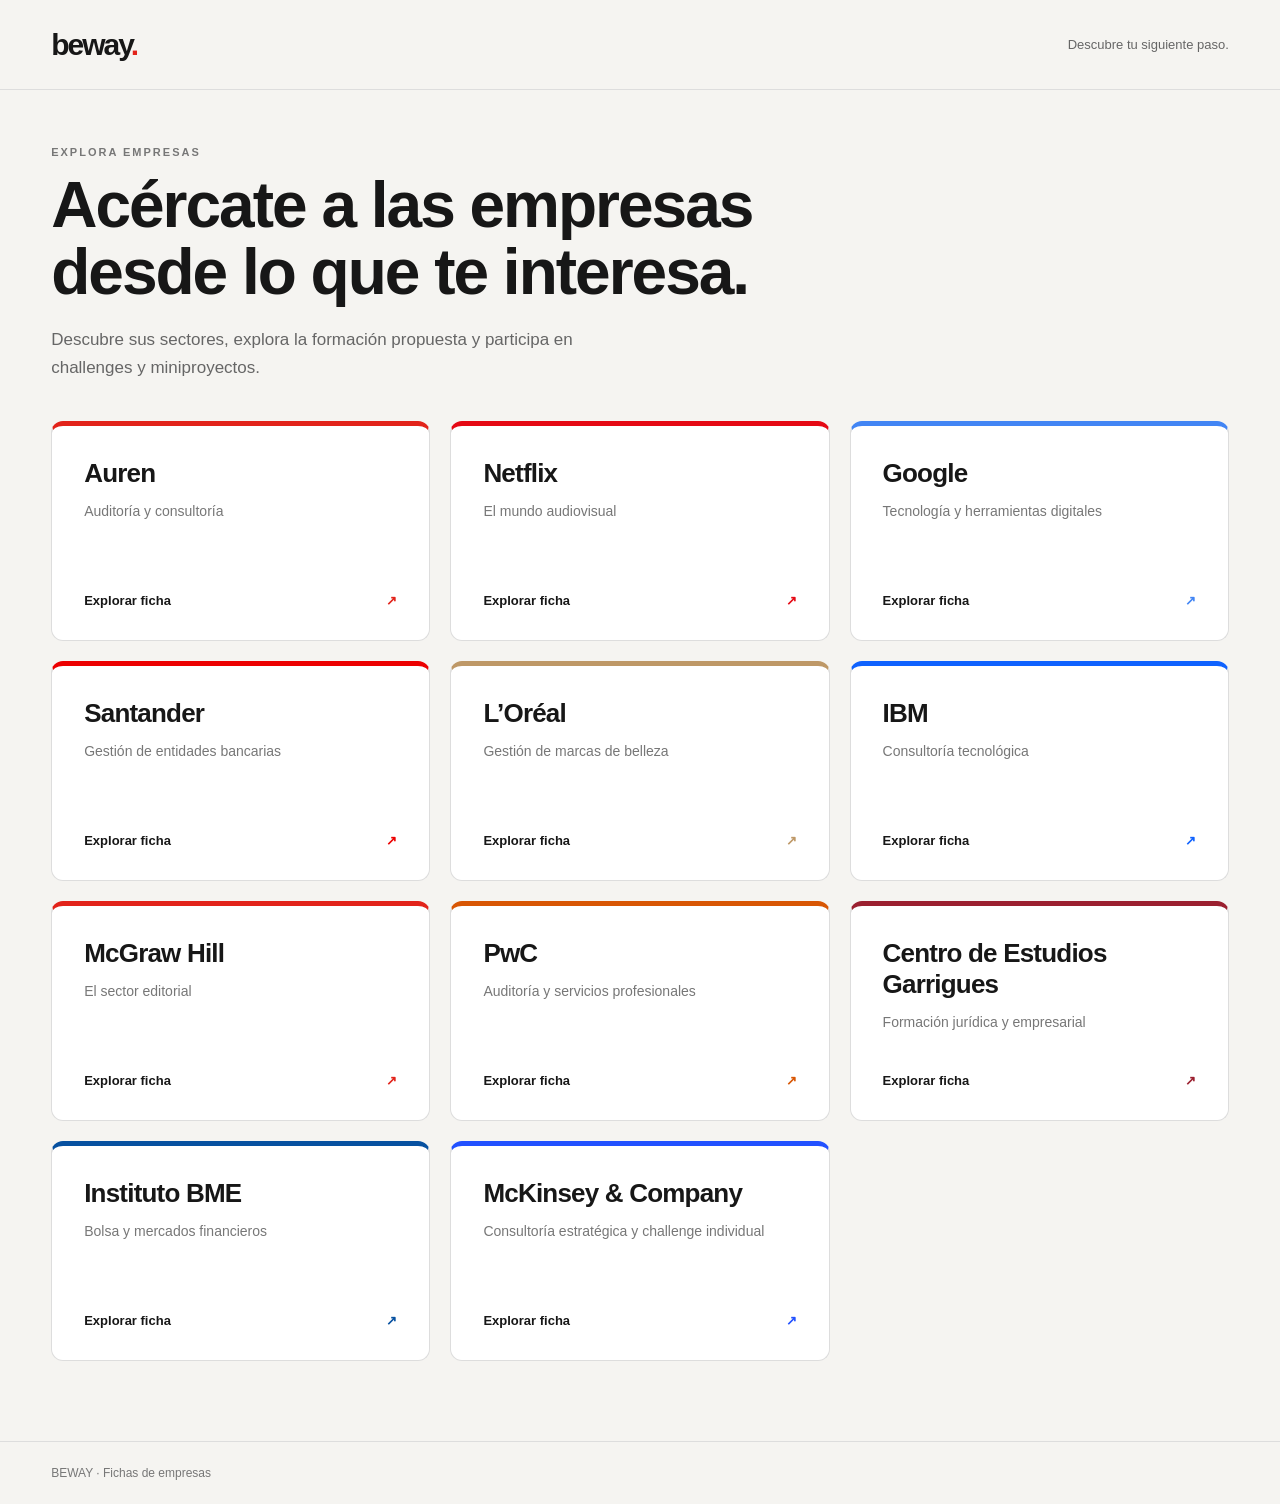
==== public/index.html @ 60414268 "Publicar ficha de McKinsey y preparar su integración con Shopify" ====
<!doctype html><html lang="es"><head><meta charset="utf-8"><meta name="viewport" content="width=device-width, initial-scale=1"><title>Empresas · BEWAY</title><meta name="description" content="Explora las fichas de empresas en BEWAY."><style>*{box-sizing:border-box}body{margin:0;background:#f5f4f1;color:#171717;font-family:Arial,sans-serif}header{padding:24px clamp(20px,4vw,64px);border-bottom:1px solid #ddd;display:flex;align-items:center;justify-content:space-between}.logo{font-size:30px;font-weight:800;letter-spacing:-2px}.logo span{color:#e2231a}header p{font-size:13px;color:#666}main{padding:56px clamp(20px,4vw,64px) 80px}.eyebrow{font-size:11px;font-weight:700;letter-spacing:2px;color:#777}h1{font-size:clamp(36px,5vw,64px);letter-spacing:-2px;line-height:1.05;margin:14px 0 20px}main>p{font-size:17px;color:#666;max-width:600px;line-height:1.6}.grid{display:grid;grid-template-columns:repeat(3,minmax(0,1fr));gap:20px;margin-top:40px}.card{background:white;border:1px solid #ddd;border-top:5px solid var(--accent);border-radius:12px;color:inherit;text-decoration:none;padding:32px;min-height:220px;display:flex;flex-direction:column;transition:transform .2s,box-shadow .2s}.card:hover{transform:translateY(-4px);box-shadow:0 12px 30px #0000000c}.card:focus-visible{outline:3px solid var(--accent);outline-offset:4px}.company{font-size:26px;font-weight:750;letter-spacing:-.8px}.topic{font-size:14px;color:#777;line-height:1.5;margin-top:12px}.go{font-size:13px;font-weight:700;display:flex;justify-content:space-between;margin-top:auto;padding-top:32px}.go span{color:var(--accent)}footer{padding:24px clamp(20px,4vw,64px);font-size:12px;color:#777;border-top:1px solid #ddd}@media(max-width:850px){.grid{grid-template-columns:repeat(2,minmax(0,1fr))}}@media(max-width:540px){.grid{grid-template-columns:1fr}header p{display:none}main{padding-top:36px}.card{min-height:180px}}</style></head><body><header><div class="logo">beway<span>.</span></div><p>Descubre tu siguiente paso.</p></header><main><div class="eyebrow">EXPLORA EMPRESAS</div><h1>Acércate a las empresas<br>desde lo que te interesa.</h1><p>Descubre sus sectores, explora la formación propuesta y participa en challenges y miniproyectos.</p><div class="grid"><a class="card" href="AurenxBeway/" style="--accent:#e2231a"><span class="company">Auren</span><span class="topic">Auditoría y consultoría</span><span class="go">Explorar ficha <span aria-hidden="true">↗</span></span></a><a class="card" href="NetflixxBeway/" style="--accent:#e50914"><span class="company">Netflix</span><span class="topic">El mundo audiovisual</span><span class="go">Explorar ficha <span aria-hidden="true">↗</span></span></a><a class="card" href="GooglexBeway/" style="--accent:#4285f4"><span class="company">Google</span><span class="topic">Tecnología y herramientas digitales</span><span class="go">Explorar ficha <span aria-hidden="true">↗</span></span></a><a class="card" href="SantanderxBeway/" style="--accent:#ec0000"><span class="company">Santander</span><span class="topic">Gestión de entidades bancarias</span><span class="go">Explorar ficha <span aria-hidden="true">↗</span></span></a><a class="card" href="LorealxBeway/" style="--accent:#be9867"><span class="company">L’Oréal</span><span class="topic">Gestión de marcas de belleza</span><span class="go">Explorar ficha <span aria-hidden="true">↗</span></span></a><a class="card" href="IBMxBeway/" style="--accent:#0f62fe"><span class="company">IBM</span><span class="topic">Consultoría tecnológica</span><span class="go">Explorar ficha <span aria-hidden="true">↗</span></span></a><a class="card" href="McGrawHillxBeway/" style="--accent:#e2231a"><span class="company">McGraw Hill</span><span class="topic">El sector editorial</span><span class="go">Explorar ficha <span aria-hidden="true">↗</span></span></a><a class="card" href="PwCxBeway/" style="--accent:#d85604"><span class="company">PwC</span><span class="topic">Auditoría y servicios profesionales</span><span class="go">Explorar ficha <span aria-hidden="true">↗</span></span></a><a class="card" href="CentroGarriguesxBeway/" style="--accent:#9b2030"><span class="company">Centro de Estudios Garrigues</span><span class="topic">Formación jurídica y empresarial</span><span class="go">Explorar ficha <span aria-hidden="true">↗</span></span></a><a class="card" href="InstitutoBMExBeway/" style="--accent:#0751a0"><span class="company">Instituto BME</span><span class="topic">Bolsa y mercados financieros</span><span class="go">Explorar ficha <span aria-hidden="true">↗</span></span></a><a class="card" href="McKinseyxBeway/" style="--accent:#2251ff"><span class="company">McKinsey &amp; Company</span><span class="topic">Consultoría estratégica y challenge individual</span><span class="go">Explorar ficha <span aria-hidden="true">↗</span></span></a></div></main><footer>BEWAY · Fichas de empresas</footer></body></html>
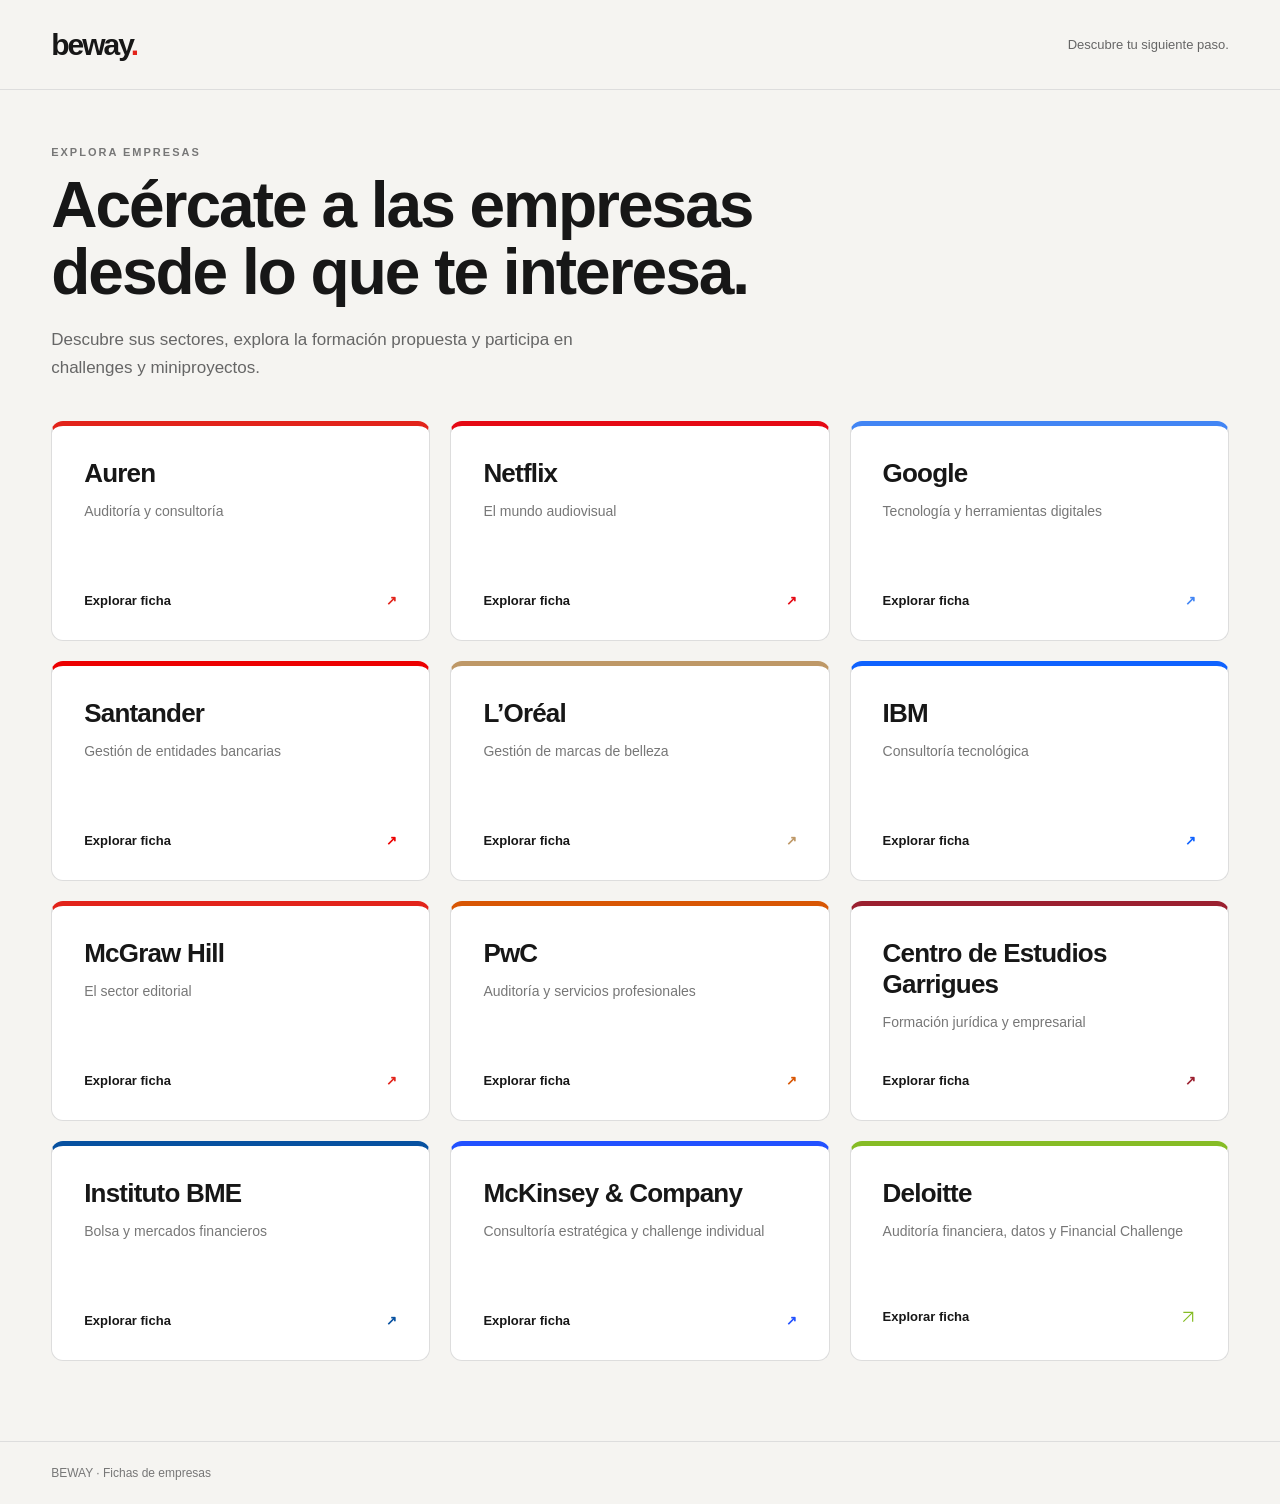
==== commit b7e674bd: "Publicar ficha de Deloitte y preparar integración BEWAY en Shopify" ====
--- a/public/index.html
+++ b/public/index.html
@@ -1 +1 @@
-<!doctype html><html lang="es"><head><meta charset="utf-8"><meta name="viewport" content="width=device-width, initial-scale=1"><title>Empresas · BEWAY</title><meta name="description" content="Explora las fichas de empresas en BEWAY."><style>*{box-sizing:border-box}body{margin:0;background:#f5f4f1;color:#171717;font-family:Arial,sans-serif}header{padding:24px clamp(20px,4vw,64px);border-bottom:1px solid #ddd;display:flex;align-items:center;justify-content:space-between}.logo{font-size:30px;font-weight:800;letter-spacing:-2px}.logo span{color:#e2231a}header p{font-size:13px;color:#666}main{padding:56px clamp(20px,4vw,64px) 80px}.eyebrow{font-size:11px;font-weight:700;letter-spacing:2px;color:#777}h1{font-size:clamp(36px,5vw,64px);letter-spacing:-2px;line-height:1.05;margin:14px 0 20px}main>p{font-size:17px;color:#666;max-width:600px;line-height:1.6}.grid{display:grid;grid-template-columns:repeat(3,minmax(0,1fr));gap:20px;margin-top:40px}.card{background:white;border:1px solid #ddd;border-top:5px solid var(--accent);border-radius:12px;color:inherit;text-decoration:none;padding:32px;min-height:220px;display:flex;flex-direction:column;transition:transform .2s,box-shadow .2s}.card:hover{transform:translateY(-4px);box-shadow:0 12px 30px #0000000c}.card:focus-visible{outline:3px solid var(--accent);outline-offset:4px}.company{font-size:26px;font-weight:750;letter-spacing:-.8px}.topic{font-size:14px;color:#777;line-height:1.5;margin-top:12px}.go{font-size:13px;font-weight:700;display:flex;justify-content:space-between;margin-top:auto;padding-top:32px}.go span{color:var(--accent)}footer{padding:24px clamp(20px,4vw,64px);font-size:12px;color:#777;border-top:1px solid #ddd}@media(max-width:850px){.grid{grid-template-columns:repeat(2,minmax(0,1fr))}}@media(max-width:540px){.grid{grid-template-columns:1fr}header p{display:none}main{padding-top:36px}.card{min-height:180px}}</style></head><body><header><div class="logo">beway<span>.</span></div><p>Descubre tu siguiente paso.</p></header><main><div class="eyebrow">EXPLORA EMPRESAS</div><h1>Acércate a las empresas<br>desde lo que te interesa.</h1><p>Descubre sus sectores, explora la formación propuesta y participa en challenges y miniproyectos.</p><div class="grid"><a class="card" href="AurenxBeway/" style="--accent:#e2231a"><span class="company">Auren</span><span class="topic">Auditoría y consultoría</span><span class="go">Explorar ficha <span aria-hidden="true">↗</span></span></a><a class="card" href="NetflixxBeway/" style="--accent:#e50914"><span class="company">Netflix</span><span class="topic">El mundo audiovisual</span><span class="go">Explorar ficha <span aria-hidden="true">↗</span></span></a><a class="card" href="GooglexBeway/" style="--accent:#4285f4"><span class="company">Google</span><span class="topic">Tecnología y herramientas digitales</span><span class="go">Explorar ficha <span aria-hidden="true">↗</span></span></a><a class="card" href="SantanderxBeway/" style="--accent:#ec0000"><span class="company">Santander</span><span class="topic">Gestión de entidades bancarias</span><span class="go">Explorar ficha <span aria-hidden="true">↗</span></span></a><a class="card" href="LorealxBeway/" style="--accent:#be9867"><span class="company">L’Oréal</span><span class="topic">Gestión de marcas de belleza</span><span class="go">Explorar ficha <span aria-hidden="true">↗</span></span></a><a class="card" href="IBMxBeway/" style="--accent:#0f62fe"><span class="company">IBM</span><span class="topic">Consultoría tecnológica</span><span class="go">Explorar ficha <span aria-hidden="true">↗</span></span></a><a class="card" href="McGrawHillxBeway/" style="--accent:#e2231a"><span class="company">McGraw Hill</span><span class="topic">El sector editorial</span><span class="go">Explorar ficha <span aria-hidden="true">↗</span></span></a><a class="card" href="PwCxBeway/" style="--accent:#d85604"><span class="company">PwC</span><span class="topic">Auditoría y servicios profesionales</span><span class="go">Explorar ficha <span aria-hidden="true">↗</span></span></a><a class="card" href="CentroGarriguesxBeway/" style="--accent:#9b2030"><span class="company">Centro de Estudios Garrigues</span><span class="topic">Formación jurídica y empresarial</span><span class="go">Explorar ficha <span aria-hidden="true">↗</span></span></a><a class="card" href="InstitutoBMExBeway/" style="--accent:#0751a0"><span class="company">Instituto BME</span><span class="topic">Bolsa y mercados financieros</span><span class="go">Explorar ficha <span aria-hidden="true">↗</span></span></a><a class="card" href="McKinseyxBeway/" style="--accent:#2251ff"><span class="company">McKinsey &amp; Company</span><span class="topic">Consultoría estratégica y challenge individual</span><span class="go">Explorar ficha <span aria-hidden="true">↗</span></span></a></div></main><footer>BEWAY · Fichas de empresas</footer></body></html>+<!doctype html><html lang="es"><head><meta charset="utf-8"><meta name="viewport" content="width=device-width, initial-scale=1"><title>Empresas · BEWAY</title><meta name="description" content="Explora las fichas de empresas en BEWAY."><style>*{box-sizing:border-box}body{margin:0;background:#f5f4f1;color:#171717;font-family:Arial,sans-serif}header{padding:24px clamp(20px,4vw,64px);border-bottom:1px solid #ddd;display:flex;align-items:center;justify-content:space-between}.logo{font-size:30px;font-weight:800;letter-spacing:-2px}.logo span{color:#e2231a}header p{font-size:13px;color:#666}main{padding:56px clamp(20px,4vw,64px) 80px}.eyebrow{font-size:11px;font-weight:700;letter-spacing:2px;color:#777}h1{font-size:clamp(36px,5vw,64px);letter-spacing:-2px;line-height:1.05;margin:14px 0 20px}main>p{font-size:17px;color:#666;max-width:600px;line-height:1.6}.grid{display:grid;grid-template-columns:repeat(3,minmax(0,1fr));gap:20px;margin-top:40px}.card{background:white;border:1px solid #ddd;border-top:5px solid var(--accent);border-radius:12px;color:inherit;text-decoration:none;padding:32px;min-height:220px;display:flex;flex-direction:column;transition:transform .2s,box-shadow .2s}.card:hover{transform:translateY(-4px);box-shadow:0 12px 30px #0000000c}.card:focus-visible{outline:3px solid var(--accent);outline-offset:4px}.company{font-size:26px;font-weight:750;letter-spacing:-.8px}.topic{font-size:14px;color:#777;line-height:1.5;margin-top:12px}.go{font-size:13px;font-weight:700;display:flex;justify-content:space-between;margin-top:auto;padding-top:32px}.go span{color:var(--accent)}footer{padding:24px clamp(20px,4vw,64px);font-size:12px;color:#777;border-top:1px solid #ddd}@media(max-width:850px){.grid{grid-template-columns:repeat(2,minmax(0,1fr))}}@media(max-width:540px){.grid{grid-template-columns:1fr}header p{display:none}main{padding-top:36px}.card{min-height:180px}}</style></head><body><header><div class="logo">beway<span>.</span></div><p>Descubre tu siguiente paso.</p></header><main><div class="eyebrow">EXPLORA EMPRESAS</div><h1>Acércate a las empresas<br>desde lo que te interesa.</h1><p>Descubre sus sectores, explora la formación propuesta y participa en challenges y miniproyectos.</p><div class="grid"><a class="card" href="AurenxBeway/" style="--accent:#e2231a"><span class="company">Auren</span><span class="topic">Auditoría y consultoría</span><span class="go">Explorar ficha <span aria-hidden="true">↗</span></span></a><a class="card" href="NetflixxBeway/" style="--accent:#e50914"><span class="company">Netflix</span><span class="topic">El mundo audiovisual</span><span class="go">Explorar ficha <span aria-hidden="true">↗</span></span></a><a class="card" href="GooglexBeway/" style="--accent:#4285f4"><span class="company">Google</span><span class="topic">Tecnología y herramientas digitales</span><span class="go">Explorar ficha <span aria-hidden="true">↗</span></span></a><a class="card" href="SantanderxBeway/" style="--accent:#ec0000"><span class="company">Santander</span><span class="topic">Gestión de entidades bancarias</span><span class="go">Explorar ficha <span aria-hidden="true">↗</span></span></a><a class="card" href="LorealxBeway/" style="--accent:#be9867"><span class="company">L’Oréal</span><span class="topic">Gestión de marcas de belleza</span><span class="go">Explorar ficha <span aria-hidden="true">↗</span></span></a><a class="card" href="IBMxBeway/" style="--accent:#0f62fe"><span class="company">IBM</span><span class="topic">Consultoría tecnológica</span><span class="go">Explorar ficha <span aria-hidden="true">↗</span></span></a><a class="card" href="McGrawHillxBeway/" style="--accent:#e2231a"><span class="company">McGraw Hill</span><span class="topic">El sector editorial</span><span class="go">Explorar ficha <span aria-hidden="true">↗</span></span></a><a class="card" href="PwCxBeway/" style="--accent:#d85604"><span class="company">PwC</span><span class="topic">Auditoría y servicios profesionales</span><span class="go">Explorar ficha <span aria-hidden="true">↗</span></span></a><a class="card" href="CentroGarriguesxBeway/" style="--accent:#9b2030"><span class="company">Centro de Estudios Garrigues</span><span class="topic">Formación jurídica y empresarial</span><span class="go">Explorar ficha <span aria-hidden="true">↗</span></span></a><a class="card" href="InstitutoBMExBeway/" style="--accent:#0751a0"><span class="company">Instituto BME</span><span class="topic">Bolsa y mercados financieros</span><span class="go">Explorar ficha <span aria-hidden="true">↗</span></span></a><a class="card" href="McKinseyxBeway/" style="--accent:#2251ff"><span class="company">McKinsey &amp; Company</span><span class="topic">Consultoría estratégica y challenge individual</span><span class="go">Explorar ficha <span aria-hidden="true">↗</span></span></a><a class="card" href="DeloittexBeway/" style="--accent:#86bc25"><span class="company">Deloitte</span><span class="topic">Auditoría financiera, datos y Financial Challenge</span><span class="go">Explorar ficha <span aria-hidden="true"><svg width="16" height="16" viewBox="0 0 24 24" fill="none" stroke="currentColor" stroke-width="1.8"><path d="M5 19 19 5M5 5h14v14"/></svg></span></span></a></div></main><footer>BEWAY · Fichas de empresas</footer></body></html>
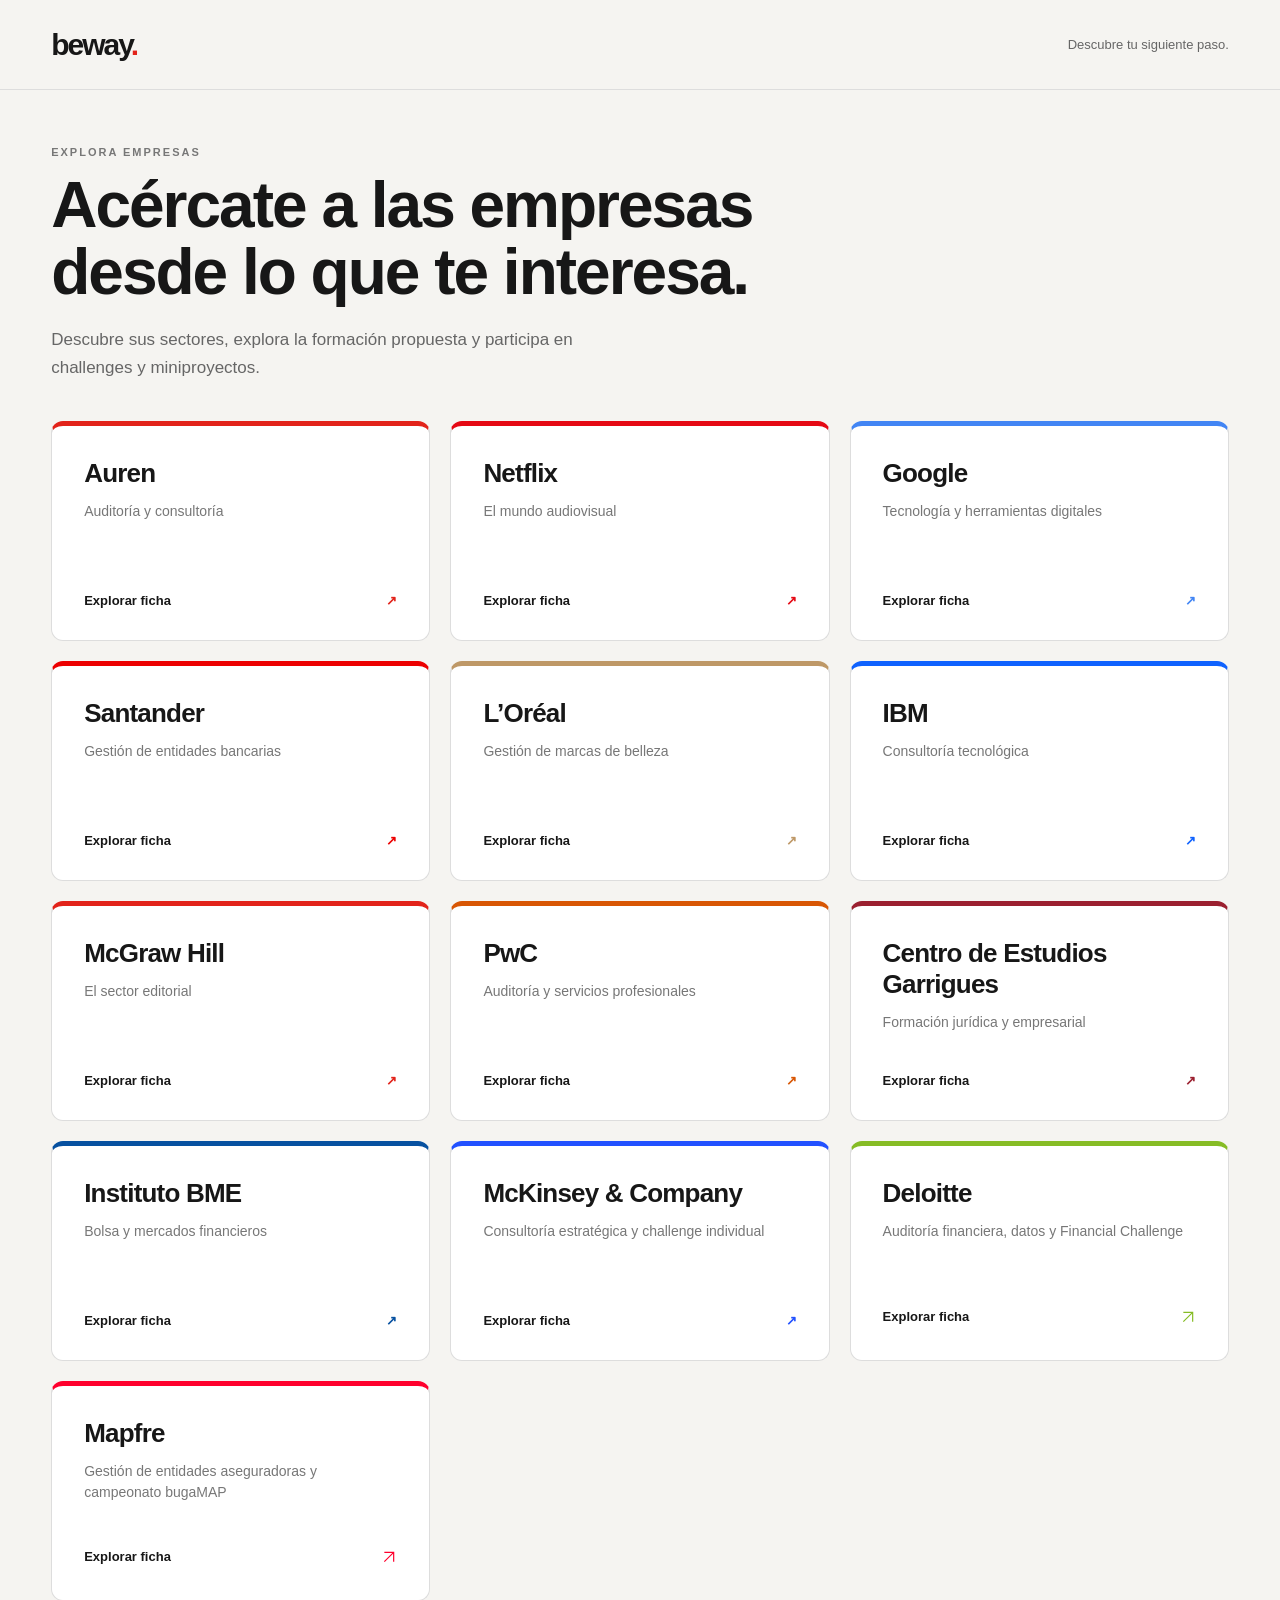
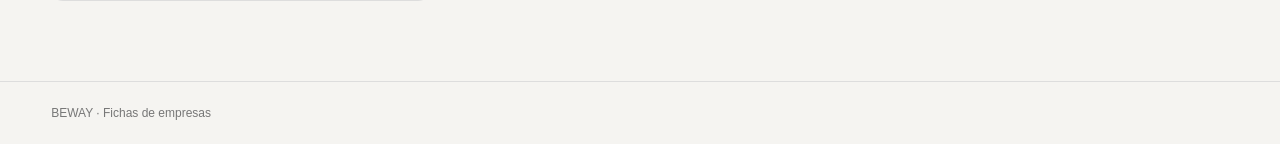
==== commit 93dfbb71: "Publish Mapfre BEWAY profile with insurance course and bugaMAP" ====
--- a/public/index.html
+++ b/public/index.html
@@ -1 +1 @@
-<!doctype html><html lang="es"><head><meta charset="utf-8"><meta name="viewport" content="width=device-width, initial-scale=1"><title>Empresas · BEWAY</title><meta name="description" content="Explora las fichas de empresas en BEWAY."><style>*{box-sizing:border-box}body{margin:0;background:#f5f4f1;color:#171717;font-family:Arial,sans-serif}header{padding:24px clamp(20px,4vw,64px);border-bottom:1px solid #ddd;display:flex;align-items:center;justify-content:space-between}.logo{font-size:30px;font-weight:800;letter-spacing:-2px}.logo span{color:#e2231a}header p{font-size:13px;color:#666}main{padding:56px clamp(20px,4vw,64px) 80px}.eyebrow{font-size:11px;font-weight:700;letter-spacing:2px;color:#777}h1{font-size:clamp(36px,5vw,64px);letter-spacing:-2px;line-height:1.05;margin:14px 0 20px}main>p{font-size:17px;color:#666;max-width:600px;line-height:1.6}.grid{display:grid;grid-template-columns:repeat(3,minmax(0,1fr));gap:20px;margin-top:40px}.card{background:white;border:1px solid #ddd;border-top:5px solid var(--accent);border-radius:12px;color:inherit;text-decoration:none;padding:32px;min-height:220px;display:flex;flex-direction:column;transition:transform .2s,box-shadow .2s}.card:hover{transform:translateY(-4px);box-shadow:0 12px 30px #0000000c}.card:focus-visible{outline:3px solid var(--accent);outline-offset:4px}.company{font-size:26px;font-weight:750;letter-spacing:-.8px}.topic{font-size:14px;color:#777;line-height:1.5;margin-top:12px}.go{font-size:13px;font-weight:700;display:flex;justify-content:space-between;margin-top:auto;padding-top:32px}.go span{color:var(--accent)}footer{padding:24px clamp(20px,4vw,64px);font-size:12px;color:#777;border-top:1px solid #ddd}@media(max-width:850px){.grid{grid-template-columns:repeat(2,minmax(0,1fr))}}@media(max-width:540px){.grid{grid-template-columns:1fr}header p{display:none}main{padding-top:36px}.card{min-height:180px}}</style></head><body><header><div class="logo">beway<span>.</span></div><p>Descubre tu siguiente paso.</p></header><main><div class="eyebrow">EXPLORA EMPRESAS</div><h1>Acércate a las empresas<br>desde lo que te interesa.</h1><p>Descubre sus sectores, explora la formación propuesta y participa en challenges y miniproyectos.</p><div class="grid"><a class="card" href="AurenxBeway/" style="--accent:#e2231a"><span class="company">Auren</span><span class="topic">Auditoría y consultoría</span><span class="go">Explorar ficha <span aria-hidden="true">↗</span></span></a><a class="card" href="NetflixxBeway/" style="--accent:#e50914"><span class="company">Netflix</span><span class="topic">El mundo audiovisual</span><span class="go">Explorar ficha <span aria-hidden="true">↗</span></span></a><a class="card" href="GooglexBeway/" style="--accent:#4285f4"><span class="company">Google</span><span class="topic">Tecnología y herramientas digitales</span><span class="go">Explorar ficha <span aria-hidden="true">↗</span></span></a><a class="card" href="SantanderxBeway/" style="--accent:#ec0000"><span class="company">Santander</span><span class="topic">Gestión de entidades bancarias</span><span class="go">Explorar ficha <span aria-hidden="true">↗</span></span></a><a class="card" href="LorealxBeway/" style="--accent:#be9867"><span class="company">L’Oréal</span><span class="topic">Gestión de marcas de belleza</span><span class="go">Explorar ficha <span aria-hidden="true">↗</span></span></a><a class="card" href="IBMxBeway/" style="--accent:#0f62fe"><span class="company">IBM</span><span class="topic">Consultoría tecnológica</span><span class="go">Explorar ficha <span aria-hidden="true">↗</span></span></a><a class="card" href="McGrawHillxBeway/" style="--accent:#e2231a"><span class="company">McGraw Hill</span><span class="topic">El sector editorial</span><span class="go">Explorar ficha <span aria-hidden="true">↗</span></span></a><a class="card" href="PwCxBeway/" style="--accent:#d85604"><span class="company">PwC</span><span class="topic">Auditoría y servicios profesionales</span><span class="go">Explorar ficha <span aria-hidden="true">↗</span></span></a><a class="card" href="CentroGarriguesxBeway/" style="--accent:#9b2030"><span class="company">Centro de Estudios Garrigues</span><span class="topic">Formación jurídica y empresarial</span><span class="go">Explorar ficha <span aria-hidden="true">↗</span></span></a><a class="card" href="InstitutoBMExBeway/" style="--accent:#0751a0"><span class="company">Instituto BME</span><span class="topic">Bolsa y mercados financieros</span><span class="go">Explorar ficha <span aria-hidden="true">↗</span></span></a><a class="card" href="McKinseyxBeway/" style="--accent:#2251ff"><span class="company">McKinsey &amp; Company</span><span class="topic">Consultoría estratégica y challenge individual</span><span class="go">Explorar ficha <span aria-hidden="true">↗</span></span></a><a class="card" href="DeloittexBeway/" style="--accent:#86bc25"><span class="company">Deloitte</span><span class="topic">Auditoría financiera, datos y Financial Challenge</span><span class="go">Explorar ficha <span aria-hidden="true"><svg width="16" height="16" viewBox="0 0 24 24" fill="none" stroke="currentColor" stroke-width="1.8"><path d="M5 19 19 5M5 5h14v14"/></svg></span></span></a></div></main><footer>BEWAY · Fichas de empresas</footer></body></html>+<!doctype html><html lang="es"><head><meta charset="utf-8"><meta name="viewport" content="width=device-width, initial-scale=1"><title>Empresas · BEWAY</title><meta name="description" content="Explora las fichas de empresas en BEWAY."><style>*{box-sizing:border-box}body{margin:0;background:#f5f4f1;color:#171717;font-family:Arial,sans-serif}header{padding:24px clamp(20px,4vw,64px);border-bottom:1px solid #ddd;display:flex;align-items:center;justify-content:space-between}.logo{font-size:30px;font-weight:800;letter-spacing:-2px}.logo span{color:#e2231a}header p{font-size:13px;color:#666}main{padding:56px clamp(20px,4vw,64px) 80px}.eyebrow{font-size:11px;font-weight:700;letter-spacing:2px;color:#777}h1{font-size:clamp(36px,5vw,64px);letter-spacing:-2px;line-height:1.05;margin:14px 0 20px}main>p{font-size:17px;color:#666;max-width:600px;line-height:1.6}.grid{display:grid;grid-template-columns:repeat(3,minmax(0,1fr));gap:20px;margin-top:40px}.card{background:white;border:1px solid #ddd;border-top:5px solid var(--accent);border-radius:12px;color:inherit;text-decoration:none;padding:32px;min-height:220px;display:flex;flex-direction:column;transition:transform .2s,box-shadow .2s}.card:hover{transform:translateY(-4px);box-shadow:0 12px 30px #0000000c}.card:focus-visible{outline:3px solid var(--accent);outline-offset:4px}.company{font-size:26px;font-weight:750;letter-spacing:-.8px}.topic{font-size:14px;color:#777;line-height:1.5;margin-top:12px}.go{font-size:13px;font-weight:700;display:flex;justify-content:space-between;margin-top:auto;padding-top:32px}.go span{color:var(--accent)}footer{padding:24px clamp(20px,4vw,64px);font-size:12px;color:#777;border-top:1px solid #ddd}@media(max-width:850px){.grid{grid-template-columns:repeat(2,minmax(0,1fr))}}@media(max-width:540px){.grid{grid-template-columns:1fr}header p{display:none}main{padding-top:36px}.card{min-height:180px}}</style></head><body><header><div class="logo">beway<span>.</span></div><p>Descubre tu siguiente paso.</p></header><main><div class="eyebrow">EXPLORA EMPRESAS</div><h1>Acércate a las empresas<br>desde lo que te interesa.</h1><p>Descubre sus sectores, explora la formación propuesta y participa en challenges y miniproyectos.</p><div class="grid"><a class="card" href="AurenxBeway/" style="--accent:#e2231a"><span class="company">Auren</span><span class="topic">Auditoría y consultoría</span><span class="go">Explorar ficha <span aria-hidden="true">↗</span></span></a><a class="card" href="NetflixxBeway/" style="--accent:#e50914"><span class="company">Netflix</span><span class="topic">El mundo audiovisual</span><span class="go">Explorar ficha <span aria-hidden="true">↗</span></span></a><a class="card" href="GooglexBeway/" style="--accent:#4285f4"><span class="company">Google</span><span class="topic">Tecnología y herramientas digitales</span><span class="go">Explorar ficha <span aria-hidden="true">↗</span></span></a><a class="card" href="SantanderxBeway/" style="--accent:#ec0000"><span class="company">Santander</span><span class="topic">Gestión de entidades bancarias</span><span class="go">Explorar ficha <span aria-hidden="true">↗</span></span></a><a class="card" href="LorealxBeway/" style="--accent:#be9867"><span class="company">L’Oréal</span><span class="topic">Gestión de marcas de belleza</span><span class="go">Explorar ficha <span aria-hidden="true">↗</span></span></a><a class="card" href="IBMxBeway/" style="--accent:#0f62fe"><span class="company">IBM</span><span class="topic">Consultoría tecnológica</span><span class="go">Explorar ficha <span aria-hidden="true">↗</span></span></a><a class="card" href="McGrawHillxBeway/" style="--accent:#e2231a"><span class="company">McGraw Hill</span><span class="topic">El sector editorial</span><span class="go">Explorar ficha <span aria-hidden="true">↗</span></span></a><a class="card" href="PwCxBeway/" style="--accent:#d85604"><span class="company">PwC</span><span class="topic">Auditoría y servicios profesionales</span><span class="go">Explorar ficha <span aria-hidden="true">↗</span></span></a><a class="card" href="CentroGarriguesxBeway/" style="--accent:#9b2030"><span class="company">Centro de Estudios Garrigues</span><span class="topic">Formación jurídica y empresarial</span><span class="go">Explorar ficha <span aria-hidden="true">↗</span></span></a><a class="card" href="InstitutoBMExBeway/" style="--accent:#0751a0"><span class="company">Instituto BME</span><span class="topic">Bolsa y mercados financieros</span><span class="go">Explorar ficha <span aria-hidden="true">↗</span></span></a><a class="card" href="McKinseyxBeway/" style="--accent:#2251ff"><span class="company">McKinsey &amp; Company</span><span class="topic">Consultoría estratégica y challenge individual</span><span class="go">Explorar ficha <span aria-hidden="true">↗</span></span></a><a class="card" href="DeloittexBeway/" style="--accent:#86bc25"><span class="company">Deloitte</span><span class="topic">Auditoría financiera, datos y Financial Challenge</span><span class="go">Explorar ficha <span aria-hidden="true"><svg width="16" height="16" viewBox="0 0 24 24" fill="none" stroke="currentColor" stroke-width="1.8"><path d="M5 19 19 5M5 5h14v14"/></svg></span></span></a><a class="card" href="MapfrexBeway/" style="--accent:#ff002d"><span class="company">Mapfre</span><span class="topic">Gestión de entidades aseguradoras y campeonato bugaMAP</span><span class="go">Explorar ficha <span aria-hidden="true"><svg width="16" height="16" viewBox="0 0 24 24" fill="none" stroke="currentColor" stroke-width="1.8"><path d="M5 19 19 5M5 5h14v14"/></svg></span></span></a></div></main><footer>BEWAY · Fichas de empresas</footer></body></html>
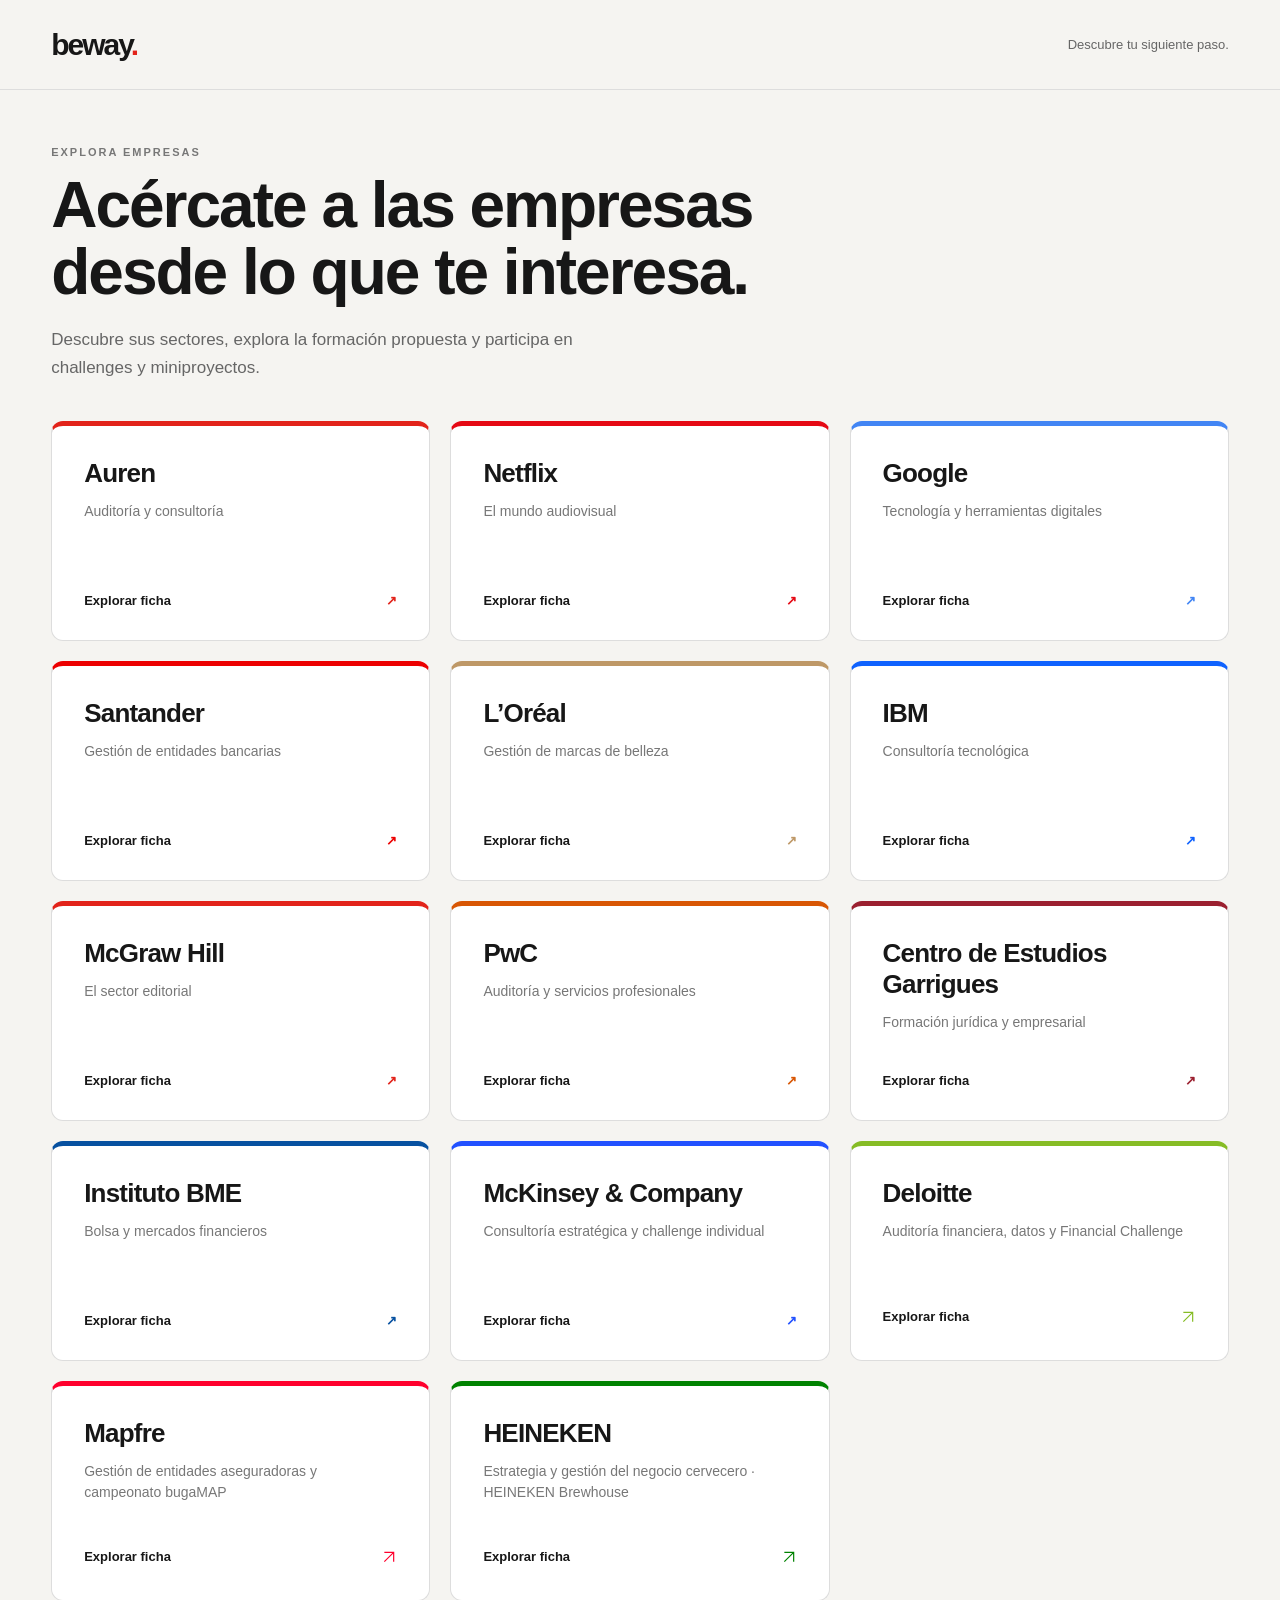
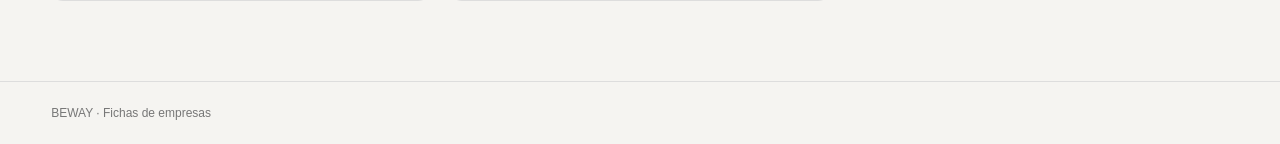
==== commit 9ae5eb35: "Añadir HEINEKEN al directorio público de BEWAY" ====
--- a/public/index.html
+++ b/public/index.html
@@ -1 +1 @@
-<!doctype html><html lang="es"><head><meta charset="utf-8"><meta name="viewport" content="width=device-width, initial-scale=1"><title>Empresas · BEWAY</title><meta name="description" content="Explora las fichas de empresas en BEWAY."><style>*{box-sizing:border-box}body{margin:0;background:#f5f4f1;color:#171717;font-family:Arial,sans-serif}header{padding:24px clamp(20px,4vw,64px);border-bottom:1px solid #ddd;display:flex;align-items:center;justify-content:space-between}.logo{font-size:30px;font-weight:800;letter-spacing:-2px}.logo span{color:#e2231a}header p{font-size:13px;color:#666}main{padding:56px clamp(20px,4vw,64px) 80px}.eyebrow{font-size:11px;font-weight:700;letter-spacing:2px;color:#777}h1{font-size:clamp(36px,5vw,64px);letter-spacing:-2px;line-height:1.05;margin:14px 0 20px}main>p{font-size:17px;color:#666;max-width:600px;line-height:1.6}.grid{display:grid;grid-template-columns:repeat(3,minmax(0,1fr));gap:20px;margin-top:40px}.card{background:white;border:1px solid #ddd;border-top:5px solid var(--accent);border-radius:12px;color:inherit;text-decoration:none;padding:32px;min-height:220px;display:flex;flex-direction:column;transition:transform .2s,box-shadow .2s}.card:hover{transform:translateY(-4px);box-shadow:0 12px 30px #0000000c}.card:focus-visible{outline:3px solid var(--accent);outline-offset:4px}.company{font-size:26px;font-weight:750;letter-spacing:-.8px}.topic{font-size:14px;color:#777;line-height:1.5;margin-top:12px}.go{font-size:13px;font-weight:700;display:flex;justify-content:space-between;margin-top:auto;padding-top:32px}.go span{color:var(--accent)}footer{padding:24px clamp(20px,4vw,64px);font-size:12px;color:#777;border-top:1px solid #ddd}@media(max-width:850px){.grid{grid-template-columns:repeat(2,minmax(0,1fr))}}@media(max-width:540px){.grid{grid-template-columns:1fr}header p{display:none}main{padding-top:36px}.card{min-height:180px}}</style></head><body><header><div class="logo">beway<span>.</span></div><p>Descubre tu siguiente paso.</p></header><main><div class="eyebrow">EXPLORA EMPRESAS</div><h1>Acércate a las empresas<br>desde lo que te interesa.</h1><p>Descubre sus sectores, explora la formación propuesta y participa en challenges y miniproyectos.</p><div class="grid"><a class="card" href="AurenxBeway/" style="--accent:#e2231a"><span class="company">Auren</span><span class="topic">Auditoría y consultoría</span><span class="go">Explorar ficha <span aria-hidden="true">↗</span></span></a><a class="card" href="NetflixxBeway/" style="--accent:#e50914"><span class="company">Netflix</span><span class="topic">El mundo audiovisual</span><span class="go">Explorar ficha <span aria-hidden="true">↗</span></span></a><a class="card" href="GooglexBeway/" style="--accent:#4285f4"><span class="company">Google</span><span class="topic">Tecnología y herramientas digitales</span><span class="go">Explorar ficha <span aria-hidden="true">↗</span></span></a><a class="card" href="SantanderxBeway/" style="--accent:#ec0000"><span class="company">Santander</span><span class="topic">Gestión de entidades bancarias</span><span class="go">Explorar ficha <span aria-hidden="true">↗</span></span></a><a class="card" href="LorealxBeway/" style="--accent:#be9867"><span class="company">L’Oréal</span><span class="topic">Gestión de marcas de belleza</span><span class="go">Explorar ficha <span aria-hidden="true">↗</span></span></a><a class="card" href="IBMxBeway/" style="--accent:#0f62fe"><span class="company">IBM</span><span class="topic">Consultoría tecnológica</span><span class="go">Explorar ficha <span aria-hidden="true">↗</span></span></a><a class="card" href="McGrawHillxBeway/" style="--accent:#e2231a"><span class="company">McGraw Hill</span><span class="topic">El sector editorial</span><span class="go">Explorar ficha <span aria-hidden="true">↗</span></span></a><a class="card" href="PwCxBeway/" style="--accent:#d85604"><span class="company">PwC</span><span class="topic">Auditoría y servicios profesionales</span><span class="go">Explorar ficha <span aria-hidden="true">↗</span></span></a><a class="card" href="CentroGarriguesxBeway/" style="--accent:#9b2030"><span class="company">Centro de Estudios Garrigues</span><span class="topic">Formación jurídica y empresarial</span><span class="go">Explorar ficha <span aria-hidden="true">↗</span></span></a><a class="card" href="InstitutoBMExBeway/" style="--accent:#0751a0"><span class="company">Instituto BME</span><span class="topic">Bolsa y mercados financieros</span><span class="go">Explorar ficha <span aria-hidden="true">↗</span></span></a><a class="card" href="McKinseyxBeway/" style="--accent:#2251ff"><span class="company">McKinsey &amp; Company</span><span class="topic">Consultoría estratégica y challenge individual</span><span class="go">Explorar ficha <span aria-hidden="true">↗</span></span></a><a class="card" href="DeloittexBeway/" style="--accent:#86bc25"><span class="company">Deloitte</span><span class="topic">Auditoría financiera, datos y Financial Challenge</span><span class="go">Explorar ficha <span aria-hidden="true"><svg width="16" height="16" viewBox="0 0 24 24" fill="none" stroke="currentColor" stroke-width="1.8"><path d="M5 19 19 5M5 5h14v14"/></svg></span></span></a><a class="card" href="MapfrexBeway/" style="--accent:#ff002d"><span class="company">Mapfre</span><span class="topic">Gestión de entidades aseguradoras y campeonato bugaMAP</span><span class="go">Explorar ficha <span aria-hidden="true"><svg width="16" height="16" viewBox="0 0 24 24" fill="none" stroke="currentColor" stroke-width="1.8"><path d="M5 19 19 5M5 5h14v14"/></svg></span></span></a></div></main><footer>BEWAY · Fichas de empresas</footer></body></html>+<!doctype html><html lang="es"><head><meta charset="utf-8"><meta name="viewport" content="width=device-width, initial-scale=1"><title>Empresas · BEWAY</title><meta name="description" content="Explora las fichas de empresas en BEWAY."><style>*{box-sizing:border-box}body{margin:0;background:#f5f4f1;color:#171717;font-family:Arial,sans-serif}header{padding:24px clamp(20px,4vw,64px);border-bottom:1px solid #ddd;display:flex;align-items:center;justify-content:space-between}.logo{font-size:30px;font-weight:800;letter-spacing:-2px}.logo span{color:#e2231a}header p{font-size:13px;color:#666}main{padding:56px clamp(20px,4vw,64px) 80px}.eyebrow{font-size:11px;font-weight:700;letter-spacing:2px;color:#777}h1{font-size:clamp(36px,5vw,64px);letter-spacing:-2px;line-height:1.05;margin:14px 0 20px}main>p{font-size:17px;color:#666;max-width:600px;line-height:1.6}.grid{display:grid;grid-template-columns:repeat(3,minmax(0,1fr));gap:20px;margin-top:40px}.card{background:white;border:1px solid #ddd;border-top:5px solid var(--accent);border-radius:12px;color:inherit;text-decoration:none;padding:32px;min-height:220px;display:flex;flex-direction:column;transition:transform .2s,box-shadow .2s}.card:hover{transform:translateY(-4px);box-shadow:0 12px 30px #0000000c}.card:focus-visible{outline:3px solid var(--accent);outline-offset:4px}.company{font-size:26px;font-weight:750;letter-spacing:-.8px}.topic{font-size:14px;color:#777;line-height:1.5;margin-top:12px}.go{font-size:13px;font-weight:700;display:flex;justify-content:space-between;margin-top:auto;padding-top:32px}.go span{color:var(--accent)}footer{padding:24px clamp(20px,4vw,64px);font-size:12px;color:#777;border-top:1px solid #ddd}@media(max-width:850px){.grid{grid-template-columns:repeat(2,minmax(0,1fr))}}@media(max-width:540px){.grid{grid-template-columns:1fr}header p{display:none}main{padding-top:36px}.card{min-height:180px}}</style></head><body><header><div class="logo">beway<span>.</span></div><p>Descubre tu siguiente paso.</p></header><main><div class="eyebrow">EXPLORA EMPRESAS</div><h1>Acércate a las empresas<br>desde lo que te interesa.</h1><p>Descubre sus sectores, explora la formación propuesta y participa en challenges y miniproyectos.</p><div class="grid"><a class="card" href="AurenxBeway/" style="--accent:#e2231a"><span class="company">Auren</span><span class="topic">Auditoría y consultoría</span><span class="go">Explorar ficha <span aria-hidden="true">↗</span></span></a><a class="card" href="NetflixxBeway/" style="--accent:#e50914"><span class="company">Netflix</span><span class="topic">El mundo audiovisual</span><span class="go">Explorar ficha <span aria-hidden="true">↗</span></span></a><a class="card" href="GooglexBeway/" style="--accent:#4285f4"><span class="company">Google</span><span class="topic">Tecnología y herramientas digitales</span><span class="go">Explorar ficha <span aria-hidden="true">↗</span></span></a><a class="card" href="SantanderxBeway/" style="--accent:#ec0000"><span class="company">Santander</span><span class="topic">Gestión de entidades bancarias</span><span class="go">Explorar ficha <span aria-hidden="true">↗</span></span></a><a class="card" href="LorealxBeway/" style="--accent:#be9867"><span class="company">L’Oréal</span><span class="topic">Gestión de marcas de belleza</span><span class="go">Explorar ficha <span aria-hidden="true">↗</span></span></a><a class="card" href="IBMxBeway/" style="--accent:#0f62fe"><span class="company">IBM</span><span class="topic">Consultoría tecnológica</span><span class="go">Explorar ficha <span aria-hidden="true">↗</span></span></a><a class="card" href="McGrawHillxBeway/" style="--accent:#e2231a"><span class="company">McGraw Hill</span><span class="topic">El sector editorial</span><span class="go">Explorar ficha <span aria-hidden="true">↗</span></span></a><a class="card" href="PwCxBeway/" style="--accent:#d85604"><span class="company">PwC</span><span class="topic">Auditoría y servicios profesionales</span><span class="go">Explorar ficha <span aria-hidden="true">↗</span></span></a><a class="card" href="CentroGarriguesxBeway/" style="--accent:#9b2030"><span class="company">Centro de Estudios Garrigues</span><span class="topic">Formación jurídica y empresarial</span><span class="go">Explorar ficha <span aria-hidden="true">↗</span></span></a><a class="card" href="InstitutoBMExBeway/" style="--accent:#0751a0"><span class="company">Instituto BME</span><span class="topic">Bolsa y mercados financieros</span><span class="go">Explorar ficha <span aria-hidden="true">↗</span></span></a><a class="card" href="McKinseyxBeway/" style="--accent:#2251ff"><span class="company">McKinsey &amp; Company</span><span class="topic">Consultoría estratégica y challenge individual</span><span class="go">Explorar ficha <span aria-hidden="true">↗</span></span></a><a class="card" href="DeloittexBeway/" style="--accent:#86bc25"><span class="company">Deloitte</span><span class="topic">Auditoría financiera, datos y Financial Challenge</span><span class="go">Explorar ficha <span aria-hidden="true"><svg width="16" height="16" viewBox="0 0 24 24" fill="none" stroke="currentColor" stroke-width="1.8"><path d="M5 19 19 5M5 5h14v14"/></svg></span></span></a><a class="card" href="MapfrexBeway/" style="--accent:#ff002d"><span class="company">Mapfre</span><span class="topic">Gestión de entidades aseguradoras y campeonato bugaMAP</span><span class="go">Explorar ficha <span aria-hidden="true"><svg width="16" height="16" viewBox="0 0 24 24" fill="none" stroke="currentColor" stroke-width="1.8"><path d="M5 19 19 5M5 5h14v14"/></svg></span></span></a><a class="card" href="HeinekenxBeway/" style="--accent:#008200"><span class="company">HEINEKEN</span><span class="topic">Estrategia y gestión del negocio cervecero · HEINEKEN Brewhouse</span><span class="go">Explorar ficha <span aria-hidden="true"><svg width="16" height="16" viewBox="0 0 24 24" fill="none" stroke="currentColor" stroke-width="1.8"><path d="M5 19 19 5M5 5h14v14"/></svg></span></span></a></div></main><footer>BEWAY · Fichas de empresas</footer></body></html>
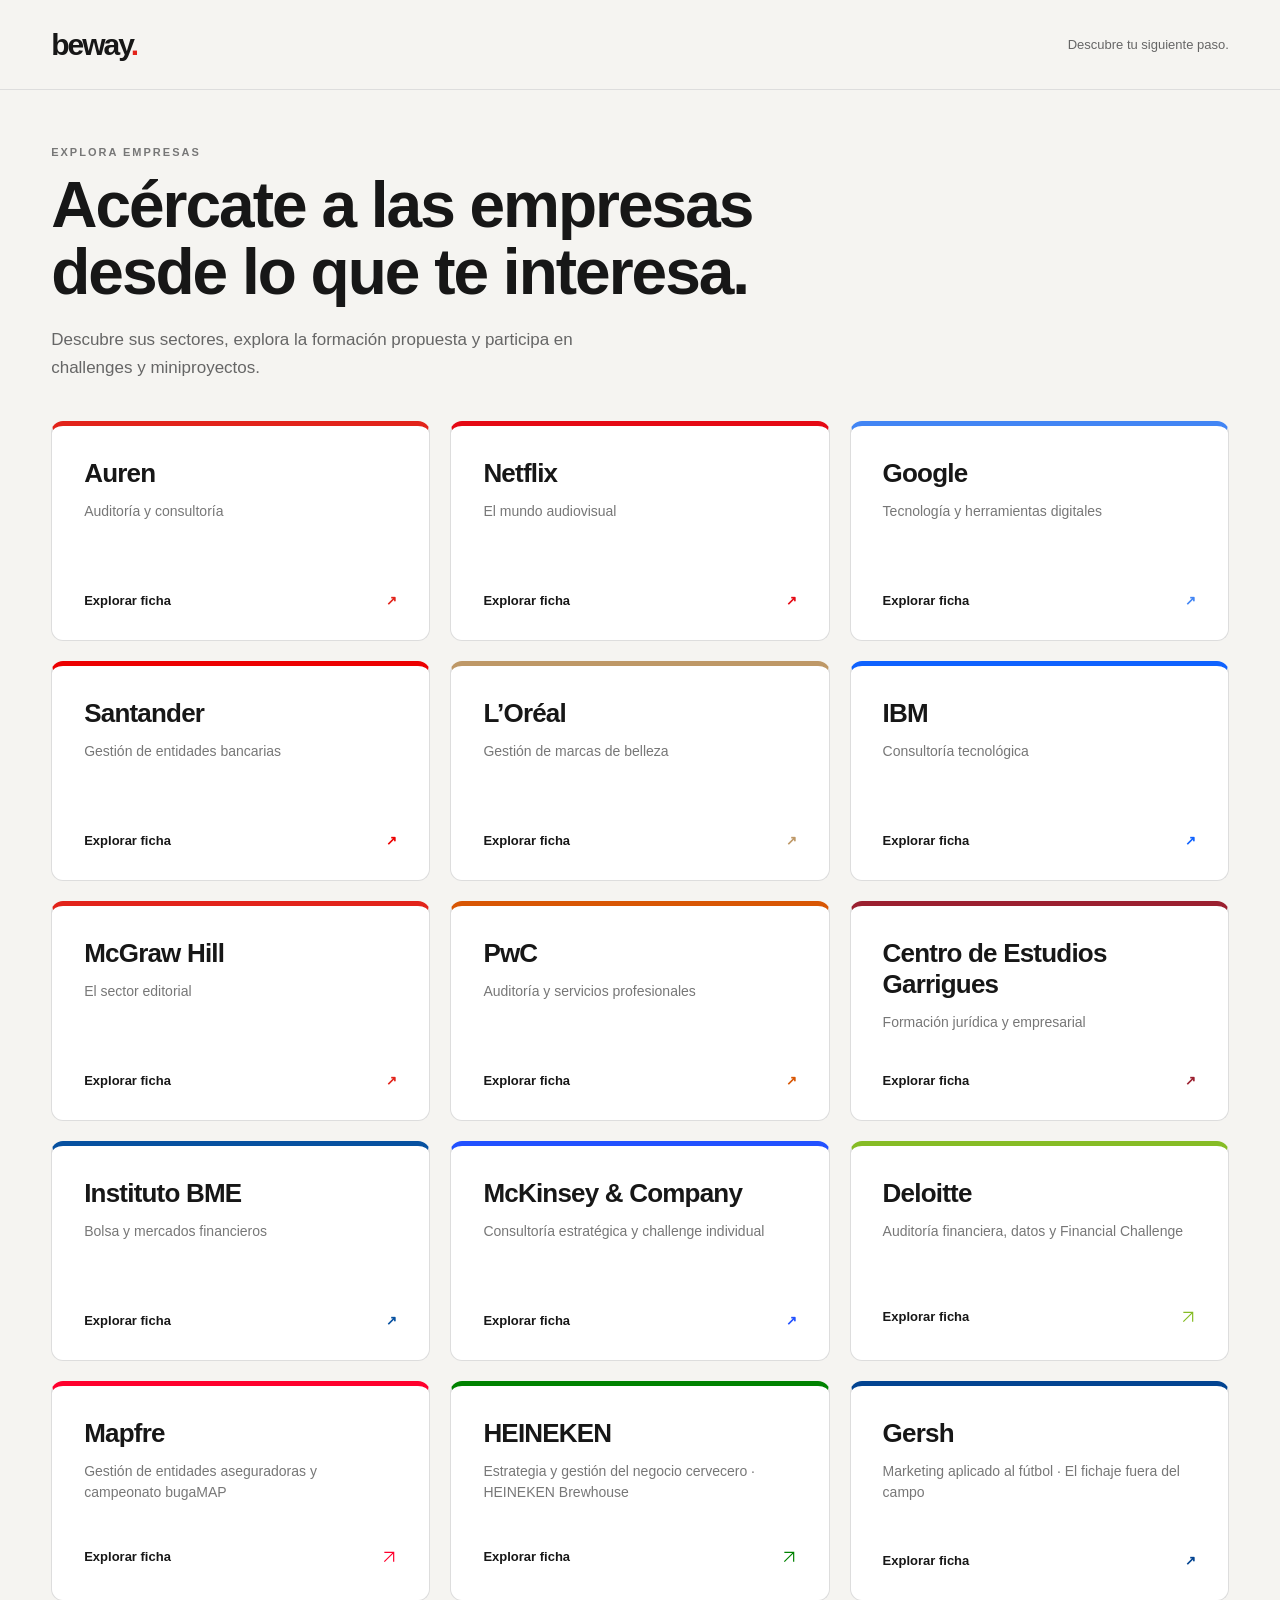
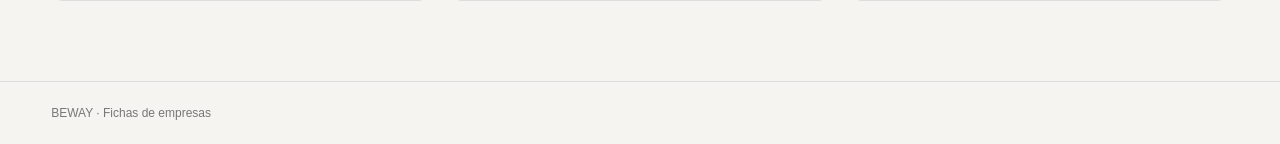
==== commit 5d1d3550: "Add Gersh football marketing company profile for Shopify" ====
--- a/public/index.html
+++ b/public/index.html
@@ -1 +1 @@
-<!doctype html><html lang="es"><head><meta charset="utf-8"><meta name="viewport" content="width=device-width, initial-scale=1"><title>Empresas · BEWAY</title><meta name="description" content="Explora las fichas de empresas en BEWAY."><style>*{box-sizing:border-box}body{margin:0;background:#f5f4f1;color:#171717;font-family:Arial,sans-serif}header{padding:24px clamp(20px,4vw,64px);border-bottom:1px solid #ddd;display:flex;align-items:center;justify-content:space-between}.logo{font-size:30px;font-weight:800;letter-spacing:-2px}.logo span{color:#e2231a}header p{font-size:13px;color:#666}main{padding:56px clamp(20px,4vw,64px) 80px}.eyebrow{font-size:11px;font-weight:700;letter-spacing:2px;color:#777}h1{font-size:clamp(36px,5vw,64px);letter-spacing:-2px;line-height:1.05;margin:14px 0 20px}main>p{font-size:17px;color:#666;max-width:600px;line-height:1.6}.grid{display:grid;grid-template-columns:repeat(3,minmax(0,1fr));gap:20px;margin-top:40px}.card{background:white;border:1px solid #ddd;border-top:5px solid var(--accent);border-radius:12px;color:inherit;text-decoration:none;padding:32px;min-height:220px;display:flex;flex-direction:column;transition:transform .2s,box-shadow .2s}.card:hover{transform:translateY(-4px);box-shadow:0 12px 30px #0000000c}.card:focus-visible{outline:3px solid var(--accent);outline-offset:4px}.company{font-size:26px;font-weight:750;letter-spacing:-.8px}.topic{font-size:14px;color:#777;line-height:1.5;margin-top:12px}.go{font-size:13px;font-weight:700;display:flex;justify-content:space-between;margin-top:auto;padding-top:32px}.go span{color:var(--accent)}footer{padding:24px clamp(20px,4vw,64px);font-size:12px;color:#777;border-top:1px solid #ddd}@media(max-width:850px){.grid{grid-template-columns:repeat(2,minmax(0,1fr))}}@media(max-width:540px){.grid{grid-template-columns:1fr}header p{display:none}main{padding-top:36px}.card{min-height:180px}}</style></head><body><header><div class="logo">beway<span>.</span></div><p>Descubre tu siguiente paso.</p></header><main><div class="eyebrow">EXPLORA EMPRESAS</div><h1>Acércate a las empresas<br>desde lo que te interesa.</h1><p>Descubre sus sectores, explora la formación propuesta y participa en challenges y miniproyectos.</p><div class="grid"><a class="card" href="AurenxBeway/" style="--accent:#e2231a"><span class="company">Auren</span><span class="topic">Auditoría y consultoría</span><span class="go">Explorar ficha <span aria-hidden="true">↗</span></span></a><a class="card" href="NetflixxBeway/" style="--accent:#e50914"><span class="company">Netflix</span><span class="topic">El mundo audiovisual</span><span class="go">Explorar ficha <span aria-hidden="true">↗</span></span></a><a class="card" href="GooglexBeway/" style="--accent:#4285f4"><span class="company">Google</span><span class="topic">Tecnología y herramientas digitales</span><span class="go">Explorar ficha <span aria-hidden="true">↗</span></span></a><a class="card" href="SantanderxBeway/" style="--accent:#ec0000"><span class="company">Santander</span><span class="topic">Gestión de entidades bancarias</span><span class="go">Explorar ficha <span aria-hidden="true">↗</span></span></a><a class="card" href="LorealxBeway/" style="--accent:#be9867"><span class="company">L’Oréal</span><span class="topic">Gestión de marcas de belleza</span><span class="go">Explorar ficha <span aria-hidden="true">↗</span></span></a><a class="card" href="IBMxBeway/" style="--accent:#0f62fe"><span class="company">IBM</span><span class="topic">Consultoría tecnológica</span><span class="go">Explorar ficha <span aria-hidden="true">↗</span></span></a><a class="card" href="McGrawHillxBeway/" style="--accent:#e2231a"><span class="company">McGraw Hill</span><span class="topic">El sector editorial</span><span class="go">Explorar ficha <span aria-hidden="true">↗</span></span></a><a class="card" href="PwCxBeway/" style="--accent:#d85604"><span class="company">PwC</span><span class="topic">Auditoría y servicios profesionales</span><span class="go">Explorar ficha <span aria-hidden="true">↗</span></span></a><a class="card" href="CentroGarriguesxBeway/" style="--accent:#9b2030"><span class="company">Centro de Estudios Garrigues</span><span class="topic">Formación jurídica y empresarial</span><span class="go">Explorar ficha <span aria-hidden="true">↗</span></span></a><a class="card" href="InstitutoBMExBeway/" style="--accent:#0751a0"><span class="company">Instituto BME</span><span class="topic">Bolsa y mercados financieros</span><span class="go">Explorar ficha <span aria-hidden="true">↗</span></span></a><a class="card" href="McKinseyxBeway/" style="--accent:#2251ff"><span class="company">McKinsey &amp; Company</span><span class="topic">Consultoría estratégica y challenge individual</span><span class="go">Explorar ficha <span aria-hidden="true">↗</span></span></a><a class="card" href="DeloittexBeway/" style="--accent:#86bc25"><span class="company">Deloitte</span><span class="topic">Auditoría financiera, datos y Financial Challenge</span><span class="go">Explorar ficha <span aria-hidden="true"><svg width="16" height="16" viewBox="0 0 24 24" fill="none" stroke="currentColor" stroke-width="1.8"><path d="M5 19 19 5M5 5h14v14"/></svg></span></span></a><a class="card" href="MapfrexBeway/" style="--accent:#ff002d"><span class="company">Mapfre</span><span class="topic">Gestión de entidades aseguradoras y campeonato bugaMAP</span><span class="go">Explorar ficha <span aria-hidden="true"><svg width="16" height="16" viewBox="0 0 24 24" fill="none" stroke="currentColor" stroke-width="1.8"><path d="M5 19 19 5M5 5h14v14"/></svg></span></span></a><a class="card" href="HeinekenxBeway/" style="--accent:#008200"><span class="company">HEINEKEN</span><span class="topic">Estrategia y gestión del negocio cervecero · HEINEKEN Brewhouse</span><span class="go">Explorar ficha <span aria-hidden="true"><svg width="16" height="16" viewBox="0 0 24 24" fill="none" stroke="currentColor" stroke-width="1.8"><path d="M5 19 19 5M5 5h14v14"/></svg></span></span></a></div></main><footer>BEWAY · Fichas de empresas</footer></body></html>+<!doctype html><html lang="es"><head><meta charset="utf-8"><meta name="viewport" content="width=device-width, initial-scale=1"><title>Empresas · BEWAY</title><meta name="description" content="Explora las fichas de empresas en BEWAY."><style>*{box-sizing:border-box}body{margin:0;background:#f5f4f1;color:#171717;font-family:Arial,sans-serif}header{padding:24px clamp(20px,4vw,64px);border-bottom:1px solid #ddd;display:flex;align-items:center;justify-content:space-between}.logo{font-size:30px;font-weight:800;letter-spacing:-2px}.logo span{color:#e2231a}header p{font-size:13px;color:#666}main{padding:56px clamp(20px,4vw,64px) 80px}.eyebrow{font-size:11px;font-weight:700;letter-spacing:2px;color:#777}h1{font-size:clamp(36px,5vw,64px);letter-spacing:-2px;line-height:1.05;margin:14px 0 20px}main>p{font-size:17px;color:#666;max-width:600px;line-height:1.6}.grid{display:grid;grid-template-columns:repeat(3,minmax(0,1fr));gap:20px;margin-top:40px}.card{background:white;border:1px solid #ddd;border-top:5px solid var(--accent);border-radius:12px;color:inherit;text-decoration:none;padding:32px;min-height:220px;display:flex;flex-direction:column;transition:transform .2s,box-shadow .2s}.card:hover{transform:translateY(-4px);box-shadow:0 12px 30px #0000000c}.card:focus-visible{outline:3px solid var(--accent);outline-offset:4px}.company{font-size:26px;font-weight:750;letter-spacing:-.8px}.topic{font-size:14px;color:#777;line-height:1.5;margin-top:12px}.go{font-size:13px;font-weight:700;display:flex;justify-content:space-between;margin-top:auto;padding-top:32px}.go span{color:var(--accent)}footer{padding:24px clamp(20px,4vw,64px);font-size:12px;color:#777;border-top:1px solid #ddd}@media(max-width:850px){.grid{grid-template-columns:repeat(2,minmax(0,1fr))}}@media(max-width:540px){.grid{grid-template-columns:1fr}header p{display:none}main{padding-top:36px}.card{min-height:180px}}</style></head><body><header><div class="logo">beway<span>.</span></div><p>Descubre tu siguiente paso.</p></header><main><div class="eyebrow">EXPLORA EMPRESAS</div><h1>Acércate a las empresas<br>desde lo que te interesa.</h1><p>Descubre sus sectores, explora la formación propuesta y participa en challenges y miniproyectos.</p><div class="grid"><a class="card" href="AurenxBeway/" style="--accent:#e2231a"><span class="company">Auren</span><span class="topic">Auditoría y consultoría</span><span class="go">Explorar ficha <span aria-hidden="true">↗</span></span></a><a class="card" href="NetflixxBeway/" style="--accent:#e50914"><span class="company">Netflix</span><span class="topic">El mundo audiovisual</span><span class="go">Explorar ficha <span aria-hidden="true">↗</span></span></a><a class="card" href="GooglexBeway/" style="--accent:#4285f4"><span class="company">Google</span><span class="topic">Tecnología y herramientas digitales</span><span class="go">Explorar ficha <span aria-hidden="true">↗</span></span></a><a class="card" href="SantanderxBeway/" style="--accent:#ec0000"><span class="company">Santander</span><span class="topic">Gestión de entidades bancarias</span><span class="go">Explorar ficha <span aria-hidden="true">↗</span></span></a><a class="card" href="LorealxBeway/" style="--accent:#be9867"><span class="company">L’Oréal</span><span class="topic">Gestión de marcas de belleza</span><span class="go">Explorar ficha <span aria-hidden="true">↗</span></span></a><a class="card" href="IBMxBeway/" style="--accent:#0f62fe"><span class="company">IBM</span><span class="topic">Consultoría tecnológica</span><span class="go">Explorar ficha <span aria-hidden="true">↗</span></span></a><a class="card" href="McGrawHillxBeway/" style="--accent:#e2231a"><span class="company">McGraw Hill</span><span class="topic">El sector editorial</span><span class="go">Explorar ficha <span aria-hidden="true">↗</span></span></a><a class="card" href="PwCxBeway/" style="--accent:#d85604"><span class="company">PwC</span><span class="topic">Auditoría y servicios profesionales</span><span class="go">Explorar ficha <span aria-hidden="true">↗</span></span></a><a class="card" href="CentroGarriguesxBeway/" style="--accent:#9b2030"><span class="company">Centro de Estudios Garrigues</span><span class="topic">Formación jurídica y empresarial</span><span class="go">Explorar ficha <span aria-hidden="true">↗</span></span></a><a class="card" href="InstitutoBMExBeway/" style="--accent:#0751a0"><span class="company">Instituto BME</span><span class="topic">Bolsa y mercados financieros</span><span class="go">Explorar ficha <span aria-hidden="true">↗</span></span></a><a class="card" href="McKinseyxBeway/" style="--accent:#2251ff"><span class="company">McKinsey &amp; Company</span><span class="topic">Consultoría estratégica y challenge individual</span><span class="go">Explorar ficha <span aria-hidden="true">↗</span></span></a><a class="card" href="DeloittexBeway/" style="--accent:#86bc25"><span class="company">Deloitte</span><span class="topic">Auditoría financiera, datos y Financial Challenge</span><span class="go">Explorar ficha <span aria-hidden="true"><svg width="16" height="16" viewBox="0 0 24 24" fill="none" stroke="currentColor" stroke-width="1.8"><path d="M5 19 19 5M5 5h14v14"/></svg></span></span></a><a class="card" href="MapfrexBeway/" style="--accent:#ff002d"><span class="company">Mapfre</span><span class="topic">Gestión de entidades aseguradoras y campeonato bugaMAP</span><span class="go">Explorar ficha <span aria-hidden="true"><svg width="16" height="16" viewBox="0 0 24 24" fill="none" stroke="currentColor" stroke-width="1.8"><path d="M5 19 19 5M5 5h14v14"/></svg></span></span></a><a class="card" href="HeinekenxBeway/" style="--accent:#008200"><span class="company">HEINEKEN</span><span class="topic">Estrategia y gestión del negocio cervecero · HEINEKEN Brewhouse</span><span class="go">Explorar ficha <span aria-hidden="true"><svg width="16" height="16" viewBox="0 0 24 24" fill="none" stroke="currentColor" stroke-width="1.8"><path d="M5 19 19 5M5 5h14v14"/></svg></span></span></a><a class="card" href="GershxBeway/" style="--accent:#034491"><span class="company">Gersh</span><span class="topic">Marketing aplicado al fútbol · El fichaje fuera del campo</span><span class="go">Explorar ficha <span aria-hidden="true">↗</span></span></a></div></main><footer>BEWAY · Fichas de empresas</footer></body></html>
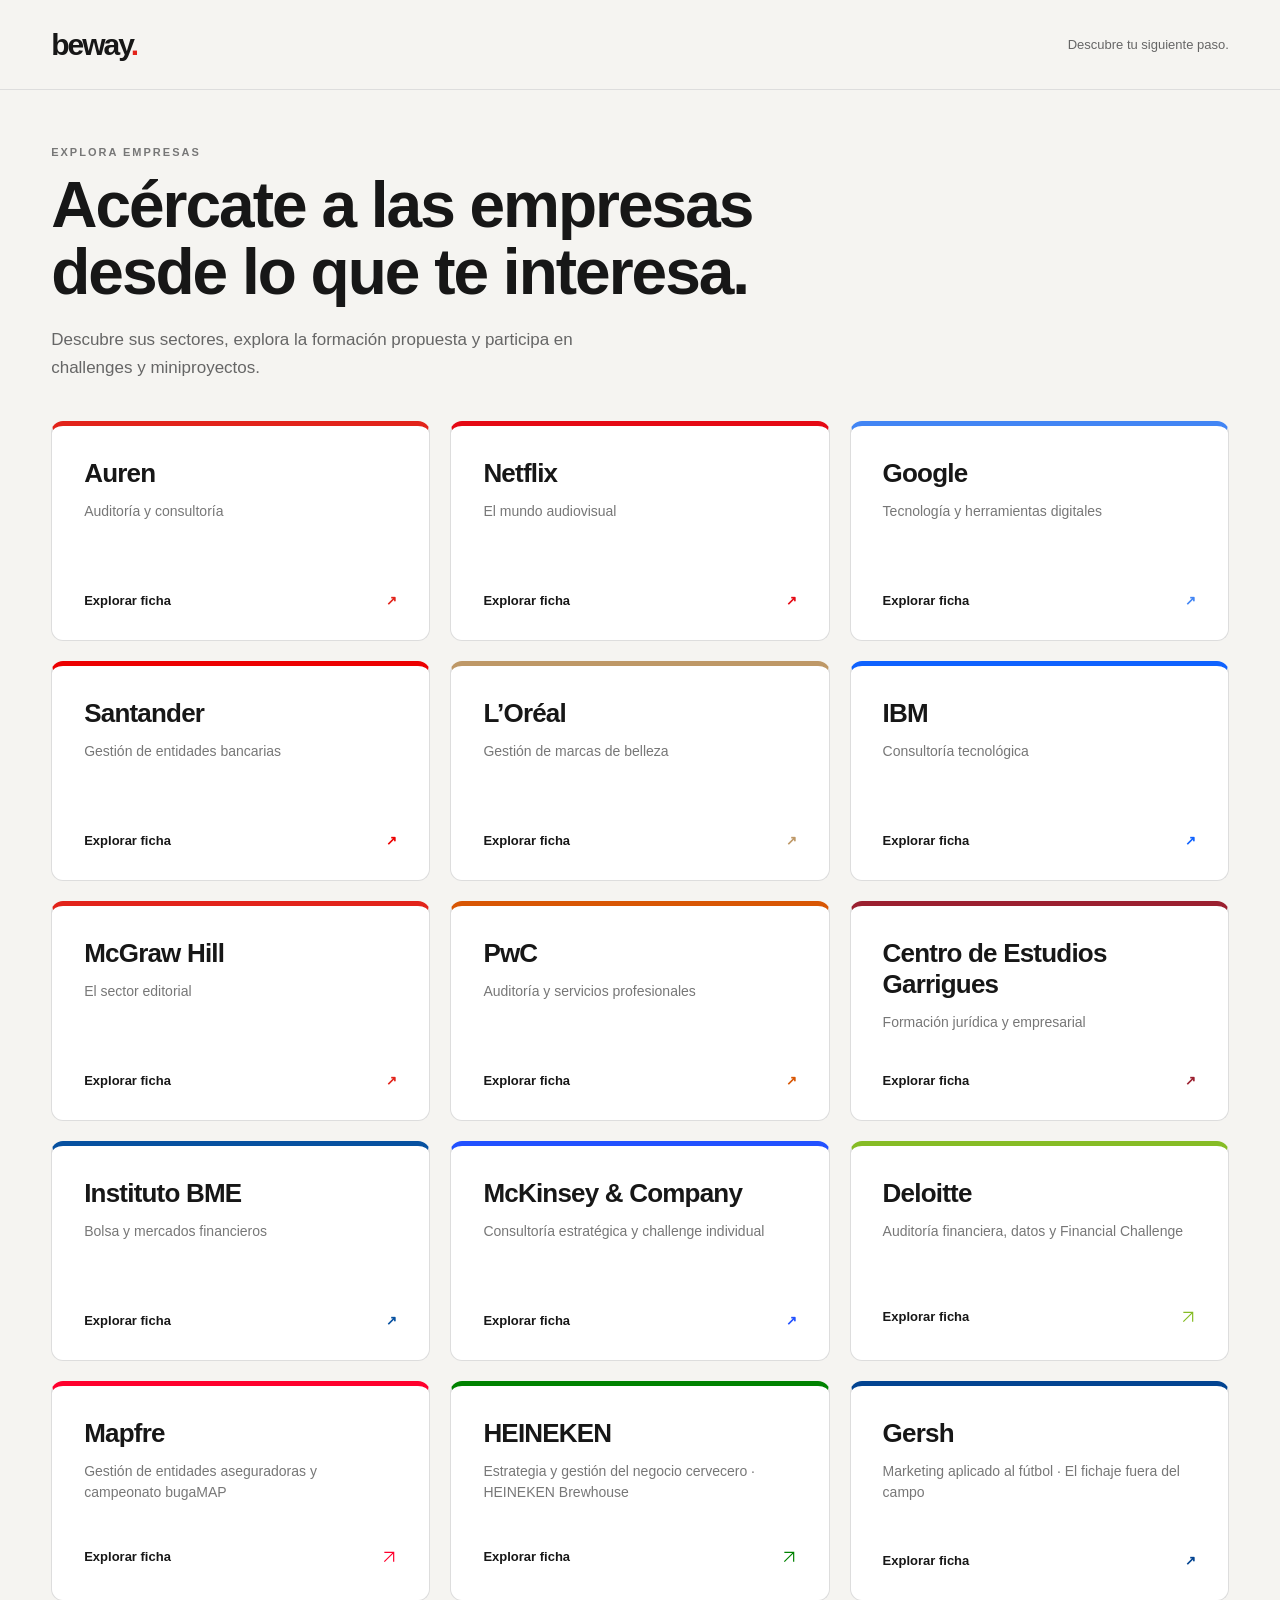
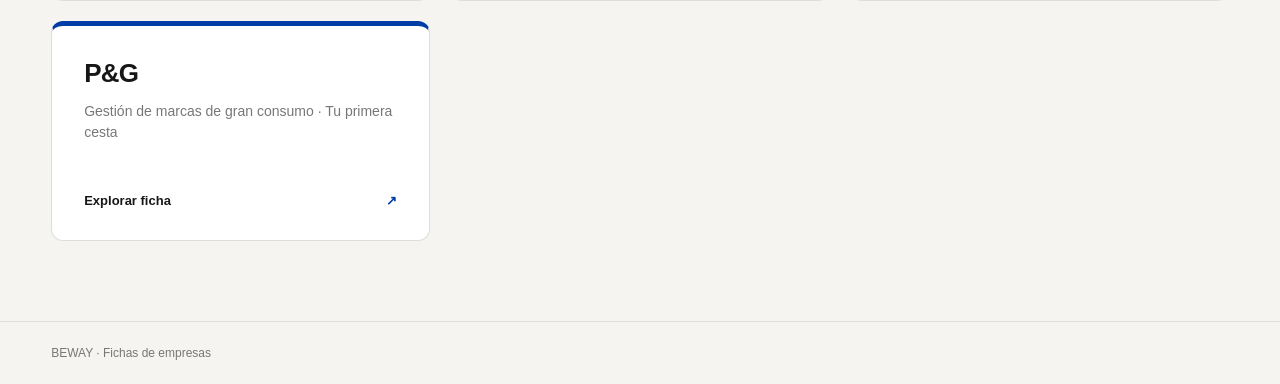
==== commit 0e65ff2b: "Add P&G reduced Beway profile with course and Tu primera cesta challenge" ====
--- a/public/index.html
+++ b/public/index.html
@@ -1 +1 @@
-<!doctype html><html lang="es"><head><meta charset="utf-8"><meta name="viewport" content="width=device-width, initial-scale=1"><title>Empresas · BEWAY</title><meta name="description" content="Explora las fichas de empresas en BEWAY."><style>*{box-sizing:border-box}body{margin:0;background:#f5f4f1;color:#171717;font-family:Arial,sans-serif}header{padding:24px clamp(20px,4vw,64px);border-bottom:1px solid #ddd;display:flex;align-items:center;justify-content:space-between}.logo{font-size:30px;font-weight:800;letter-spacing:-2px}.logo span{color:#e2231a}header p{font-size:13px;color:#666}main{padding:56px clamp(20px,4vw,64px) 80px}.eyebrow{font-size:11px;font-weight:700;letter-spacing:2px;color:#777}h1{font-size:clamp(36px,5vw,64px);letter-spacing:-2px;line-height:1.05;margin:14px 0 20px}main>p{font-size:17px;color:#666;max-width:600px;line-height:1.6}.grid{display:grid;grid-template-columns:repeat(3,minmax(0,1fr));gap:20px;margin-top:40px}.card{background:white;border:1px solid #ddd;border-top:5px solid var(--accent);border-radius:12px;color:inherit;text-decoration:none;padding:32px;min-height:220px;display:flex;flex-direction:column;transition:transform .2s,box-shadow .2s}.card:hover{transform:translateY(-4px);box-shadow:0 12px 30px #0000000c}.card:focus-visible{outline:3px solid var(--accent);outline-offset:4px}.company{font-size:26px;font-weight:750;letter-spacing:-.8px}.topic{font-size:14px;color:#777;line-height:1.5;margin-top:12px}.go{font-size:13px;font-weight:700;display:flex;justify-content:space-between;margin-top:auto;padding-top:32px}.go span{color:var(--accent)}footer{padding:24px clamp(20px,4vw,64px);font-size:12px;color:#777;border-top:1px solid #ddd}@media(max-width:850px){.grid{grid-template-columns:repeat(2,minmax(0,1fr))}}@media(max-width:540px){.grid{grid-template-columns:1fr}header p{display:none}main{padding-top:36px}.card{min-height:180px}}</style></head><body><header><div class="logo">beway<span>.</span></div><p>Descubre tu siguiente paso.</p></header><main><div class="eyebrow">EXPLORA EMPRESAS</div><h1>Acércate a las empresas<br>desde lo que te interesa.</h1><p>Descubre sus sectores, explora la formación propuesta y participa en challenges y miniproyectos.</p><div class="grid"><a class="card" href="AurenxBeway/" style="--accent:#e2231a"><span class="company">Auren</span><span class="topic">Auditoría y consultoría</span><span class="go">Explorar ficha <span aria-hidden="true">↗</span></span></a><a class="card" href="NetflixxBeway/" style="--accent:#e50914"><span class="company">Netflix</span><span class="topic">El mundo audiovisual</span><span class="go">Explorar ficha <span aria-hidden="true">↗</span></span></a><a class="card" href="GooglexBeway/" style="--accent:#4285f4"><span class="company">Google</span><span class="topic">Tecnología y herramientas digitales</span><span class="go">Explorar ficha <span aria-hidden="true">↗</span></span></a><a class="card" href="SantanderxBeway/" style="--accent:#ec0000"><span class="company">Santander</span><span class="topic">Gestión de entidades bancarias</span><span class="go">Explorar ficha <span aria-hidden="true">↗</span></span></a><a class="card" href="LorealxBeway/" style="--accent:#be9867"><span class="company">L’Oréal</span><span class="topic">Gestión de marcas de belleza</span><span class="go">Explorar ficha <span aria-hidden="true">↗</span></span></a><a class="card" href="IBMxBeway/" style="--accent:#0f62fe"><span class="company">IBM</span><span class="topic">Consultoría tecnológica</span><span class="go">Explorar ficha <span aria-hidden="true">↗</span></span></a><a class="card" href="McGrawHillxBeway/" style="--accent:#e2231a"><span class="company">McGraw Hill</span><span class="topic">El sector editorial</span><span class="go">Explorar ficha <span aria-hidden="true">↗</span></span></a><a class="card" href="PwCxBeway/" style="--accent:#d85604"><span class="company">PwC</span><span class="topic">Auditoría y servicios profesionales</span><span class="go">Explorar ficha <span aria-hidden="true">↗</span></span></a><a class="card" href="CentroGarriguesxBeway/" style="--accent:#9b2030"><span class="company">Centro de Estudios Garrigues</span><span class="topic">Formación jurídica y empresarial</span><span class="go">Explorar ficha <span aria-hidden="true">↗</span></span></a><a class="card" href="InstitutoBMExBeway/" style="--accent:#0751a0"><span class="company">Instituto BME</span><span class="topic">Bolsa y mercados financieros</span><span class="go">Explorar ficha <span aria-hidden="true">↗</span></span></a><a class="card" href="McKinseyxBeway/" style="--accent:#2251ff"><span class="company">McKinsey &amp; Company</span><span class="topic">Consultoría estratégica y challenge individual</span><span class="go">Explorar ficha <span aria-hidden="true">↗</span></span></a><a class="card" href="DeloittexBeway/" style="--accent:#86bc25"><span class="company">Deloitte</span><span class="topic">Auditoría financiera, datos y Financial Challenge</span><span class="go">Explorar ficha <span aria-hidden="true"><svg width="16" height="16" viewBox="0 0 24 24" fill="none" stroke="currentColor" stroke-width="1.8"><path d="M5 19 19 5M5 5h14v14"/></svg></span></span></a><a class="card" href="MapfrexBeway/" style="--accent:#ff002d"><span class="company">Mapfre</span><span class="topic">Gestión de entidades aseguradoras y campeonato bugaMAP</span><span class="go">Explorar ficha <span aria-hidden="true"><svg width="16" height="16" viewBox="0 0 24 24" fill="none" stroke="currentColor" stroke-width="1.8"><path d="M5 19 19 5M5 5h14v14"/></svg></span></span></a><a class="card" href="HeinekenxBeway/" style="--accent:#008200"><span class="company">HEINEKEN</span><span class="topic">Estrategia y gestión del negocio cervecero · HEINEKEN Brewhouse</span><span class="go">Explorar ficha <span aria-hidden="true"><svg width="16" height="16" viewBox="0 0 24 24" fill="none" stroke="currentColor" stroke-width="1.8"><path d="M5 19 19 5M5 5h14v14"/></svg></span></span></a><a class="card" href="GershxBeway/" style="--accent:#034491"><span class="company">Gersh</span><span class="topic">Marketing aplicado al fútbol · El fichaje fuera del campo</span><span class="go">Explorar ficha <span aria-hidden="true">↗</span></span></a></div></main><footer>BEWAY · Fichas de empresas</footer></body></html>
+<!doctype html><html lang="es"><head><meta charset="utf-8"><meta name="viewport" content="width=device-width, initial-scale=1"><title>Empresas · BEWAY</title><meta name="description" content="Explora las fichas de empresas en BEWAY."><style>*{box-sizing:border-box}body{margin:0;background:#f5f4f1;color:#171717;font-family:Arial,sans-serif}header{padding:24px clamp(20px,4vw,64px);border-bottom:1px solid #ddd;display:flex;align-items:center;justify-content:space-between}.logo{font-size:30px;font-weight:800;letter-spacing:-2px}.logo span{color:#e2231a}header p{font-size:13px;color:#666}main{padding:56px clamp(20px,4vw,64px) 80px}.eyebrow{font-size:11px;font-weight:700;letter-spacing:2px;color:#777}h1{font-size:clamp(36px,5vw,64px);letter-spacing:-2px;line-height:1.05;margin:14px 0 20px}main>p{font-size:17px;color:#666;max-width:600px;line-height:1.6}.grid{display:grid;grid-template-columns:repeat(3,minmax(0,1fr));gap:20px;margin-top:40px}.card{background:white;border:1px solid #ddd;border-top:5px solid var(--accent);border-radius:12px;color:inherit;text-decoration:none;padding:32px;min-height:220px;display:flex;flex-direction:column;transition:transform .2s,box-shadow .2s}.card:hover{transform:translateY(-4px);box-shadow:0 12px 30px #0000000c}.card:focus-visible{outline:3px solid var(--accent);outline-offset:4px}.company{font-size:26px;font-weight:750;letter-spacing:-.8px}.topic{font-size:14px;color:#777;line-height:1.5;margin-top:12px}.go{font-size:13px;font-weight:700;display:flex;justify-content:space-between;margin-top:auto;padding-top:32px}.go span{color:var(--accent)}footer{padding:24px clamp(20px,4vw,64px);font-size:12px;color:#777;border-top:1px solid #ddd}@media(max-width:850px){.grid{grid-template-columns:repeat(2,minmax(0,1fr))}}@media(max-width:540px){.grid{grid-template-columns:1fr}header p{display:none}main{padding-top:36px}.card{min-height:180px}}</style></head><body><header><div class="logo">beway<span>.</span></div><p>Descubre tu siguiente paso.</p></header><main><div class="eyebrow">EXPLORA EMPRESAS</div><h1>Acércate a las empresas<br>desde lo que te interesa.</h1><p>Descubre sus sectores, explora la formación propuesta y participa en challenges y miniproyectos.</p><div class="grid"><a class="card" href="AurenxBeway/" style="--accent:#e2231a"><span class="company">Auren</span><span class="topic">Auditoría y consultoría</span><span class="go">Explorar ficha <span aria-hidden="true">↗</span></span></a><a class="card" href="NetflixxBeway/" style="--accent:#e50914"><span class="company">Netflix</span><span class="topic">El mundo audiovisual</span><span class="go">Explorar ficha <span aria-hidden="true">↗</span></span></a><a class="card" href="GooglexBeway/" style="--accent:#4285f4"><span class="company">Google</span><span class="topic">Tecnología y herramientas digitales</span><span class="go">Explorar ficha <span aria-hidden="true">↗</span></span></a><a class="card" href="SantanderxBeway/" style="--accent:#ec0000"><span class="company">Santander</span><span class="topic">Gestión de entidades bancarias</span><span class="go">Explorar ficha <span aria-hidden="true">↗</span></span></a><a class="card" href="LorealxBeway/" style="--accent:#be9867"><span class="company">L’Oréal</span><span class="topic">Gestión de marcas de belleza</span><span class="go">Explorar ficha <span aria-hidden="true">↗</span></span></a><a class="card" href="IBMxBeway/" style="--accent:#0f62fe"><span class="company">IBM</span><span class="topic">Consultoría tecnológica</span><span class="go">Explorar ficha <span aria-hidden="true">↗</span></span></a><a class="card" href="McGrawHillxBeway/" style="--accent:#e2231a"><span class="company">McGraw Hill</span><span class="topic">El sector editorial</span><span class="go">Explorar ficha <span aria-hidden="true">↗</span></span></a><a class="card" href="PwCxBeway/" style="--accent:#d85604"><span class="company">PwC</span><span class="topic">Auditoría y servicios profesionales</span><span class="go">Explorar ficha <span aria-hidden="true">↗</span></span></a><a class="card" href="CentroGarriguesxBeway/" style="--accent:#9b2030"><span class="company">Centro de Estudios Garrigues</span><span class="topic">Formación jurídica y empresarial</span><span class="go">Explorar ficha <span aria-hidden="true">↗</span></span></a><a class="card" href="InstitutoBMExBeway/" style="--accent:#0751a0"><span class="company">Instituto BME</span><span class="topic">Bolsa y mercados financieros</span><span class="go">Explorar ficha <span aria-hidden="true">↗</span></span></a><a class="card" href="McKinseyxBeway/" style="--accent:#2251ff"><span class="company">McKinsey &amp; Company</span><span class="topic">Consultoría estratégica y challenge individual</span><span class="go">Explorar ficha <span aria-hidden="true">↗</span></span></a><a class="card" href="DeloittexBeway/" style="--accent:#86bc25"><span class="company">Deloitte</span><span class="topic">Auditoría financiera, datos y Financial Challenge</span><span class="go">Explorar ficha <span aria-hidden="true"><svg width="16" height="16" viewBox="0 0 24 24" fill="none" stroke="currentColor" stroke-width="1.8"><path d="M5 19 19 5M5 5h14v14"/></svg></span></span></a><a class="card" href="MapfrexBeway/" style="--accent:#ff002d"><span class="company">Mapfre</span><span class="topic">Gestión de entidades aseguradoras y campeonato bugaMAP</span><span class="go">Explorar ficha <span aria-hidden="true"><svg width="16" height="16" viewBox="0 0 24 24" fill="none" stroke="currentColor" stroke-width="1.8"><path d="M5 19 19 5M5 5h14v14"/></svg></span></span></a><a class="card" href="HeinekenxBeway/" style="--accent:#008200"><span class="company">HEINEKEN</span><span class="topic">Estrategia y gestión del negocio cervecero · HEINEKEN Brewhouse</span><span class="go">Explorar ficha <span aria-hidden="true"><svg width="16" height="16" viewBox="0 0 24 24" fill="none" stroke="currentColor" stroke-width="1.8"><path d="M5 19 19 5M5 5h14v14"/></svg></span></span></a><a class="card" href="GershxBeway/" style="--accent:#034491"><span class="company">Gersh</span><span class="topic">Marketing aplicado al fútbol · El fichaje fuera del campo</span><span class="go">Explorar ficha <span aria-hidden="true">↗</span></span></a><a class="card" href="PGxBeway/" style="--accent:#003da6"><span class="company">P&amp;G</span><span class="topic">Gestión de marcas de gran consumo · Tu primera cesta</span><span class="go">Explorar ficha <span aria-hidden="true">↗</span></span></a></div></main><footer>BEWAY · Fichas de empresas</footer></body></html>
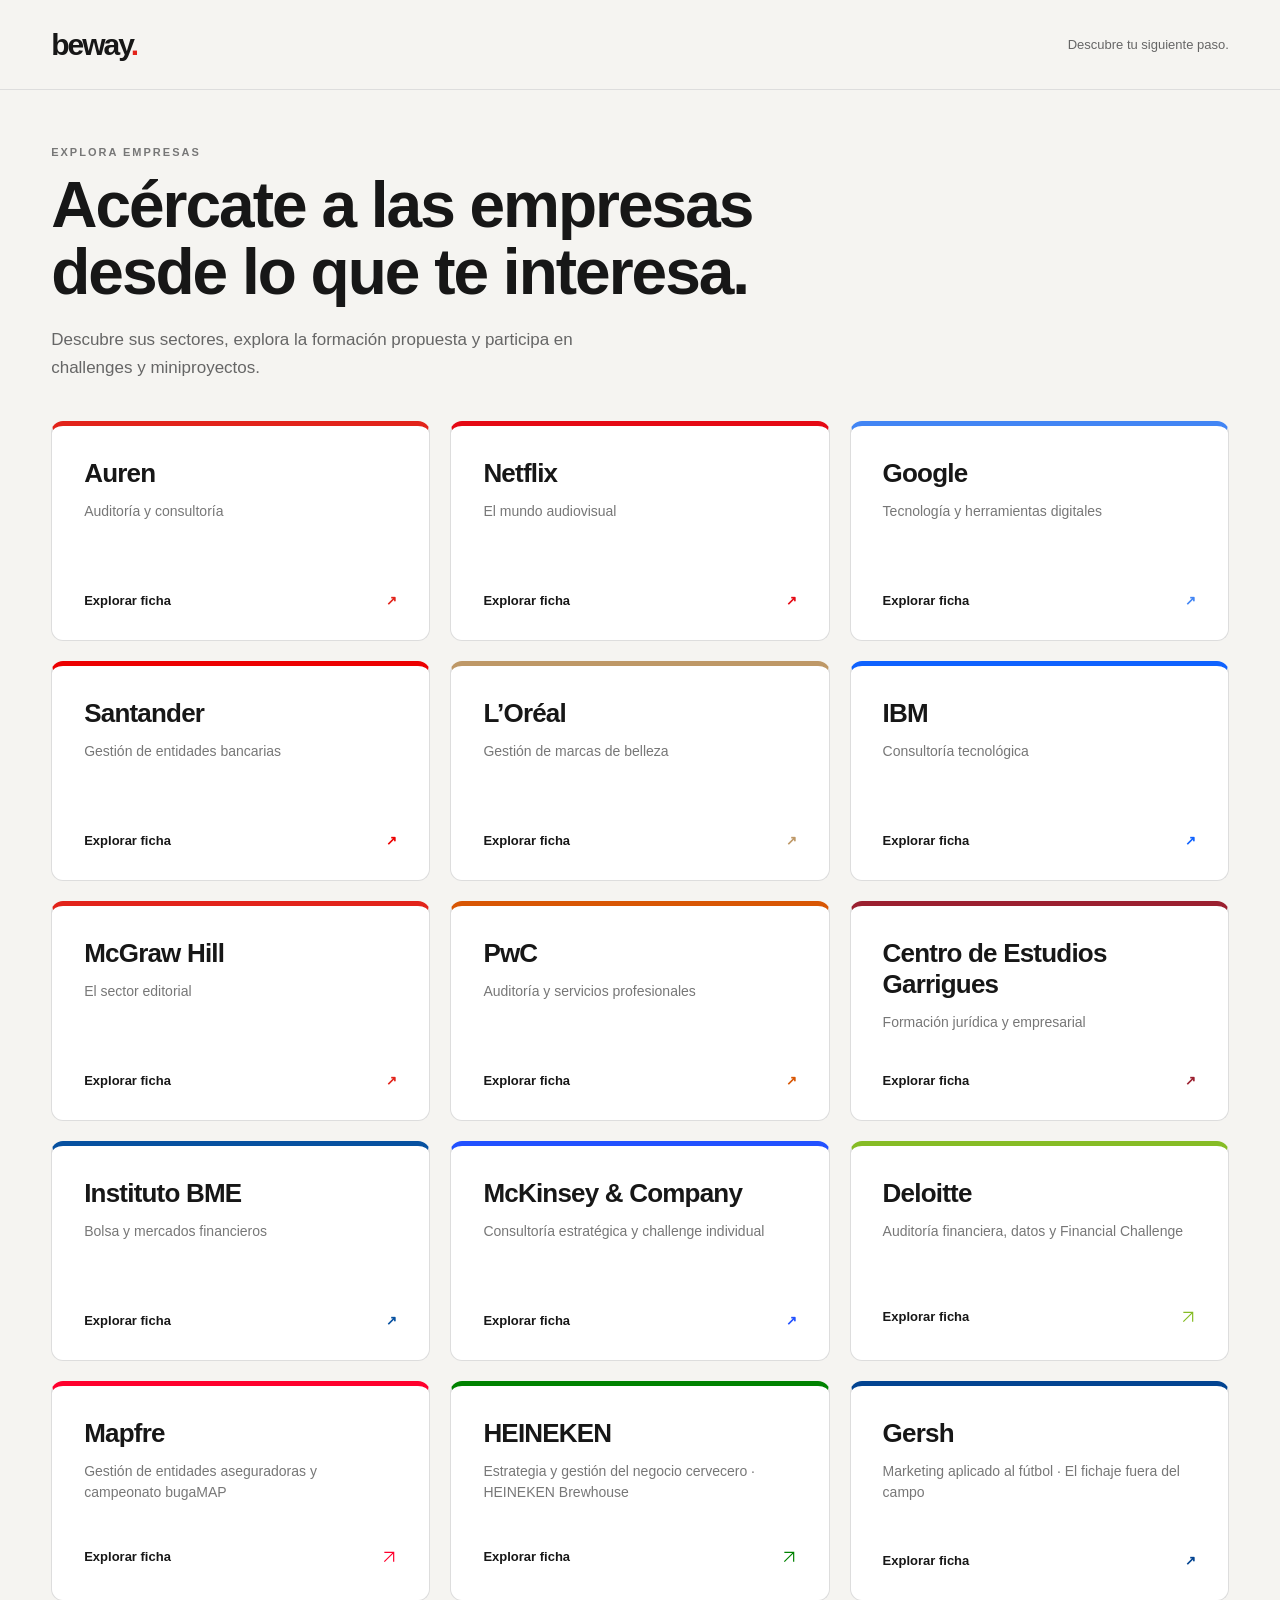
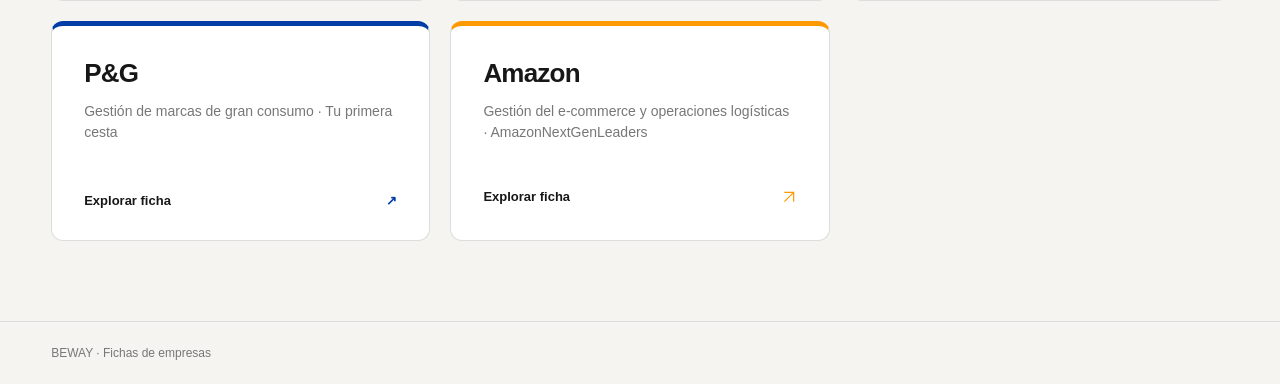
==== commit 9526f521: "Add Amazon profile, e-commerce course and AmazonNextGenLeaders challenge" ====
--- a/public/index.html
+++ b/public/index.html
@@ -1 +1 @@
-<!doctype html><html lang="es"><head><meta charset="utf-8"><meta name="viewport" content="width=device-width, initial-scale=1"><title>Empresas · BEWAY</title><meta name="description" content="Explora las fichas de empresas en BEWAY."><style>*{box-sizing:border-box}body{margin:0;background:#f5f4f1;color:#171717;font-family:Arial,sans-serif}header{padding:24px clamp(20px,4vw,64px);border-bottom:1px solid #ddd;display:flex;align-items:center;justify-content:space-between}.logo{font-size:30px;font-weight:800;letter-spacing:-2px}.logo span{color:#e2231a}header p{font-size:13px;color:#666}main{padding:56px clamp(20px,4vw,64px) 80px}.eyebrow{font-size:11px;font-weight:700;letter-spacing:2px;color:#777}h1{font-size:clamp(36px,5vw,64px);letter-spacing:-2px;line-height:1.05;margin:14px 0 20px}main>p{font-size:17px;color:#666;max-width:600px;line-height:1.6}.grid{display:grid;grid-template-columns:repeat(3,minmax(0,1fr));gap:20px;margin-top:40px}.card{background:white;border:1px solid #ddd;border-top:5px solid var(--accent);border-radius:12px;color:inherit;text-decoration:none;padding:32px;min-height:220px;display:flex;flex-direction:column;transition:transform .2s,box-shadow .2s}.card:hover{transform:translateY(-4px);box-shadow:0 12px 30px #0000000c}.card:focus-visible{outline:3px solid var(--accent);outline-offset:4px}.company{font-size:26px;font-weight:750;letter-spacing:-.8px}.topic{font-size:14px;color:#777;line-height:1.5;margin-top:12px}.go{font-size:13px;font-weight:700;display:flex;justify-content:space-between;margin-top:auto;padding-top:32px}.go span{color:var(--accent)}footer{padding:24px clamp(20px,4vw,64px);font-size:12px;color:#777;border-top:1px solid #ddd}@media(max-width:850px){.grid{grid-template-columns:repeat(2,minmax(0,1fr))}}@media(max-width:540px){.grid{grid-template-columns:1fr}header p{display:none}main{padding-top:36px}.card{min-height:180px}}</style></head><body><header><div class="logo">beway<span>.</span></div><p>Descubre tu siguiente paso.</p></header><main><div class="eyebrow">EXPLORA EMPRESAS</div><h1>Acércate a las empresas<br>desde lo que te interesa.</h1><p>Descubre sus sectores, explora la formación propuesta y participa en challenges y miniproyectos.</p><div class="grid"><a class="card" href="AurenxBeway/" style="--accent:#e2231a"><span class="company">Auren</span><span class="topic">Auditoría y consultoría</span><span class="go">Explorar ficha <span aria-hidden="true">↗</span></span></a><a class="card" href="NetflixxBeway/" style="--accent:#e50914"><span class="company">Netflix</span><span class="topic">El mundo audiovisual</span><span class="go">Explorar ficha <span aria-hidden="true">↗</span></span></a><a class="card" href="GooglexBeway/" style="--accent:#4285f4"><span class="company">Google</span><span class="topic">Tecnología y herramientas digitales</span><span class="go">Explorar ficha <span aria-hidden="true">↗</span></span></a><a class="card" href="SantanderxBeway/" style="--accent:#ec0000"><span class="company">Santander</span><span class="topic">Gestión de entidades bancarias</span><span class="go">Explorar ficha <span aria-hidden="true">↗</span></span></a><a class="card" href="LorealxBeway/" style="--accent:#be9867"><span class="company">L’Oréal</span><span class="topic">Gestión de marcas de belleza</span><span class="go">Explorar ficha <span aria-hidden="true">↗</span></span></a><a class="card" href="IBMxBeway/" style="--accent:#0f62fe"><span class="company">IBM</span><span class="topic">Consultoría tecnológica</span><span class="go">Explorar ficha <span aria-hidden="true">↗</span></span></a><a class="card" href="McGrawHillxBeway/" style="--accent:#e2231a"><span class="company">McGraw Hill</span><span class="topic">El sector editorial</span><span class="go">Explorar ficha <span aria-hidden="true">↗</span></span></a><a class="card" href="PwCxBeway/" style="--accent:#d85604"><span class="company">PwC</span><span class="topic">Auditoría y servicios profesionales</span><span class="go">Explorar ficha <span aria-hidden="true">↗</span></span></a><a class="card" href="CentroGarriguesxBeway/" style="--accent:#9b2030"><span class="company">Centro de Estudios Garrigues</span><span class="topic">Formación jurídica y empresarial</span><span class="go">Explorar ficha <span aria-hidden="true">↗</span></span></a><a class="card" href="InstitutoBMExBeway/" style="--accent:#0751a0"><span class="company">Instituto BME</span><span class="topic">Bolsa y mercados financieros</span><span class="go">Explorar ficha <span aria-hidden="true">↗</span></span></a><a class="card" href="McKinseyxBeway/" style="--accent:#2251ff"><span class="company">McKinsey &amp; Company</span><span class="topic">Consultoría estratégica y challenge individual</span><span class="go">Explorar ficha <span aria-hidden="true">↗</span></span></a><a class="card" href="DeloittexBeway/" style="--accent:#86bc25"><span class="company">Deloitte</span><span class="topic">Auditoría financiera, datos y Financial Challenge</span><span class="go">Explorar ficha <span aria-hidden="true"><svg width="16" height="16" viewBox="0 0 24 24" fill="none" stroke="currentColor" stroke-width="1.8"><path d="M5 19 19 5M5 5h14v14"/></svg></span></span></a><a class="card" href="MapfrexBeway/" style="--accent:#ff002d"><span class="company">Mapfre</span><span class="topic">Gestión de entidades aseguradoras y campeonato bugaMAP</span><span class="go">Explorar ficha <span aria-hidden="true"><svg width="16" height="16" viewBox="0 0 24 24" fill="none" stroke="currentColor" stroke-width="1.8"><path d="M5 19 19 5M5 5h14v14"/></svg></span></span></a><a class="card" href="HeinekenxBeway/" style="--accent:#008200"><span class="company">HEINEKEN</span><span class="topic">Estrategia y gestión del negocio cervecero · HEINEKEN Brewhouse</span><span class="go">Explorar ficha <span aria-hidden="true"><svg width="16" height="16" viewBox="0 0 24 24" fill="none" stroke="currentColor" stroke-width="1.8"><path d="M5 19 19 5M5 5h14v14"/></svg></span></span></a><a class="card" href="GershxBeway/" style="--accent:#034491"><span class="company">Gersh</span><span class="topic">Marketing aplicado al fútbol · El fichaje fuera del campo</span><span class="go">Explorar ficha <span aria-hidden="true">↗</span></span></a><a class="card" href="PGxBeway/" style="--accent:#003da6"><span class="company">P&amp;G</span><span class="topic">Gestión de marcas de gran consumo · Tu primera cesta</span><span class="go">Explorar ficha <span aria-hidden="true">↗</span></span></a></div></main><footer>BEWAY · Fichas de empresas</footer></body></html>
+<!doctype html><html lang="es"><head><meta charset="utf-8"><meta name="viewport" content="width=device-width, initial-scale=1"><title>Empresas · BEWAY</title><meta name="description" content="Explora las fichas de empresas en BEWAY."><style>*{box-sizing:border-box}body{margin:0;background:#f5f4f1;color:#171717;font-family:Arial,sans-serif}header{padding:24px clamp(20px,4vw,64px);border-bottom:1px solid #ddd;display:flex;align-items:center;justify-content:space-between}.logo{font-size:30px;font-weight:800;letter-spacing:-2px}.logo span{color:#e2231a}header p{font-size:13px;color:#666}main{padding:56px clamp(20px,4vw,64px) 80px}.eyebrow{font-size:11px;font-weight:700;letter-spacing:2px;color:#777}h1{font-size:clamp(36px,5vw,64px);letter-spacing:-2px;line-height:1.05;margin:14px 0 20px}main>p{font-size:17px;color:#666;max-width:600px;line-height:1.6}.grid{display:grid;grid-template-columns:repeat(3,minmax(0,1fr));gap:20px;margin-top:40px}.card{background:white;border:1px solid #ddd;border-top:5px solid var(--accent);border-radius:12px;color:inherit;text-decoration:none;padding:32px;min-height:220px;display:flex;flex-direction:column;transition:transform .2s,box-shadow .2s}.card:hover{transform:translateY(-4px);box-shadow:0 12px 30px #0000000c}.card:focus-visible{outline:3px solid var(--accent);outline-offset:4px}.company{font-size:26px;font-weight:750;letter-spacing:-.8px}.topic{font-size:14px;color:#777;line-height:1.5;margin-top:12px}.go{font-size:13px;font-weight:700;display:flex;justify-content:space-between;margin-top:auto;padding-top:32px}.go span{color:var(--accent)}footer{padding:24px clamp(20px,4vw,64px);font-size:12px;color:#777;border-top:1px solid #ddd}@media(max-width:850px){.grid{grid-template-columns:repeat(2,minmax(0,1fr))}}@media(max-width:540px){.grid{grid-template-columns:1fr}header p{display:none}main{padding-top:36px}.card{min-height:180px}}</style></head><body><header><div class="logo">beway<span>.</span></div><p>Descubre tu siguiente paso.</p></header><main><div class="eyebrow">EXPLORA EMPRESAS</div><h1>Acércate a las empresas<br>desde lo que te interesa.</h1><p>Descubre sus sectores, explora la formación propuesta y participa en challenges y miniproyectos.</p><div class="grid"><a class="card" href="AurenxBeway/" style="--accent:#e2231a"><span class="company">Auren</span><span class="topic">Auditoría y consultoría</span><span class="go">Explorar ficha <span aria-hidden="true">↗</span></span></a><a class="card" href="NetflixxBeway/" style="--accent:#e50914"><span class="company">Netflix</span><span class="topic">El mundo audiovisual</span><span class="go">Explorar ficha <span aria-hidden="true">↗</span></span></a><a class="card" href="GooglexBeway/" style="--accent:#4285f4"><span class="company">Google</span><span class="topic">Tecnología y herramientas digitales</span><span class="go">Explorar ficha <span aria-hidden="true">↗</span></span></a><a class="card" href="SantanderxBeway/" style="--accent:#ec0000"><span class="company">Santander</span><span class="topic">Gestión de entidades bancarias</span><span class="go">Explorar ficha <span aria-hidden="true">↗</span></span></a><a class="card" href="LorealxBeway/" style="--accent:#be9867"><span class="company">L’Oréal</span><span class="topic">Gestión de marcas de belleza</span><span class="go">Explorar ficha <span aria-hidden="true">↗</span></span></a><a class="card" href="IBMxBeway/" style="--accent:#0f62fe"><span class="company">IBM</span><span class="topic">Consultoría tecnológica</span><span class="go">Explorar ficha <span aria-hidden="true">↗</span></span></a><a class="card" href="McGrawHillxBeway/" style="--accent:#e2231a"><span class="company">McGraw Hill</span><span class="topic">El sector editorial</span><span class="go">Explorar ficha <span aria-hidden="true">↗</span></span></a><a class="card" href="PwCxBeway/" style="--accent:#d85604"><span class="company">PwC</span><span class="topic">Auditoría y servicios profesionales</span><span class="go">Explorar ficha <span aria-hidden="true">↗</span></span></a><a class="card" href="CentroGarriguesxBeway/" style="--accent:#9b2030"><span class="company">Centro de Estudios Garrigues</span><span class="topic">Formación jurídica y empresarial</span><span class="go">Explorar ficha <span aria-hidden="true">↗</span></span></a><a class="card" href="InstitutoBMExBeway/" style="--accent:#0751a0"><span class="company">Instituto BME</span><span class="topic">Bolsa y mercados financieros</span><span class="go">Explorar ficha <span aria-hidden="true">↗</span></span></a><a class="card" href="McKinseyxBeway/" style="--accent:#2251ff"><span class="company">McKinsey &amp; Company</span><span class="topic">Consultoría estratégica y challenge individual</span><span class="go">Explorar ficha <span aria-hidden="true">↗</span></span></a><a class="card" href="DeloittexBeway/" style="--accent:#86bc25"><span class="company">Deloitte</span><span class="topic">Auditoría financiera, datos y Financial Challenge</span><span class="go">Explorar ficha <span aria-hidden="true"><svg width="16" height="16" viewBox="0 0 24 24" fill="none" stroke="currentColor" stroke-width="1.8"><path d="M5 19 19 5M5 5h14v14"/></svg></span></span></a><a class="card" href="MapfrexBeway/" style="--accent:#ff002d"><span class="company">Mapfre</span><span class="topic">Gestión de entidades aseguradoras y campeonato bugaMAP</span><span class="go">Explorar ficha <span aria-hidden="true"><svg width="16" height="16" viewBox="0 0 24 24" fill="none" stroke="currentColor" stroke-width="1.8"><path d="M5 19 19 5M5 5h14v14"/></svg></span></span></a><a class="card" href="HeinekenxBeway/" style="--accent:#008200"><span class="company">HEINEKEN</span><span class="topic">Estrategia y gestión del negocio cervecero · HEINEKEN Brewhouse</span><span class="go">Explorar ficha <span aria-hidden="true"><svg width="16" height="16" viewBox="0 0 24 24" fill="none" stroke="currentColor" stroke-width="1.8"><path d="M5 19 19 5M5 5h14v14"/></svg></span></span></a><a class="card" href="GershxBeway/" style="--accent:#034491"><span class="company">Gersh</span><span class="topic">Marketing aplicado al fútbol · El fichaje fuera del campo</span><span class="go">Explorar ficha <span aria-hidden="true">↗</span></span></a><a class="card" href="PGxBeway/" style="--accent:#003da6"><span class="company">P&amp;G</span><span class="topic">Gestión de marcas de gran consumo · Tu primera cesta</span><span class="go">Explorar ficha <span aria-hidden="true">↗</span></span></a><a class="card" href="AmazonxBeway/" style="--accent:#ff9900"><span class="company">Amazon</span><span class="topic">Gestión del e-commerce y operaciones logísticas · AmazonNextGenLeaders</span><span class="go">Explorar ficha <span aria-hidden="true"><svg width="16" height="16" viewBox="0 0 24 24" fill="none" stroke="currentColor" stroke-width="1.8"><path d="M5 19 19 5M5 5h14v14"/></svg></span></span></a></div></main><footer>BEWAY · Fichas de empresas</footer></body></html>
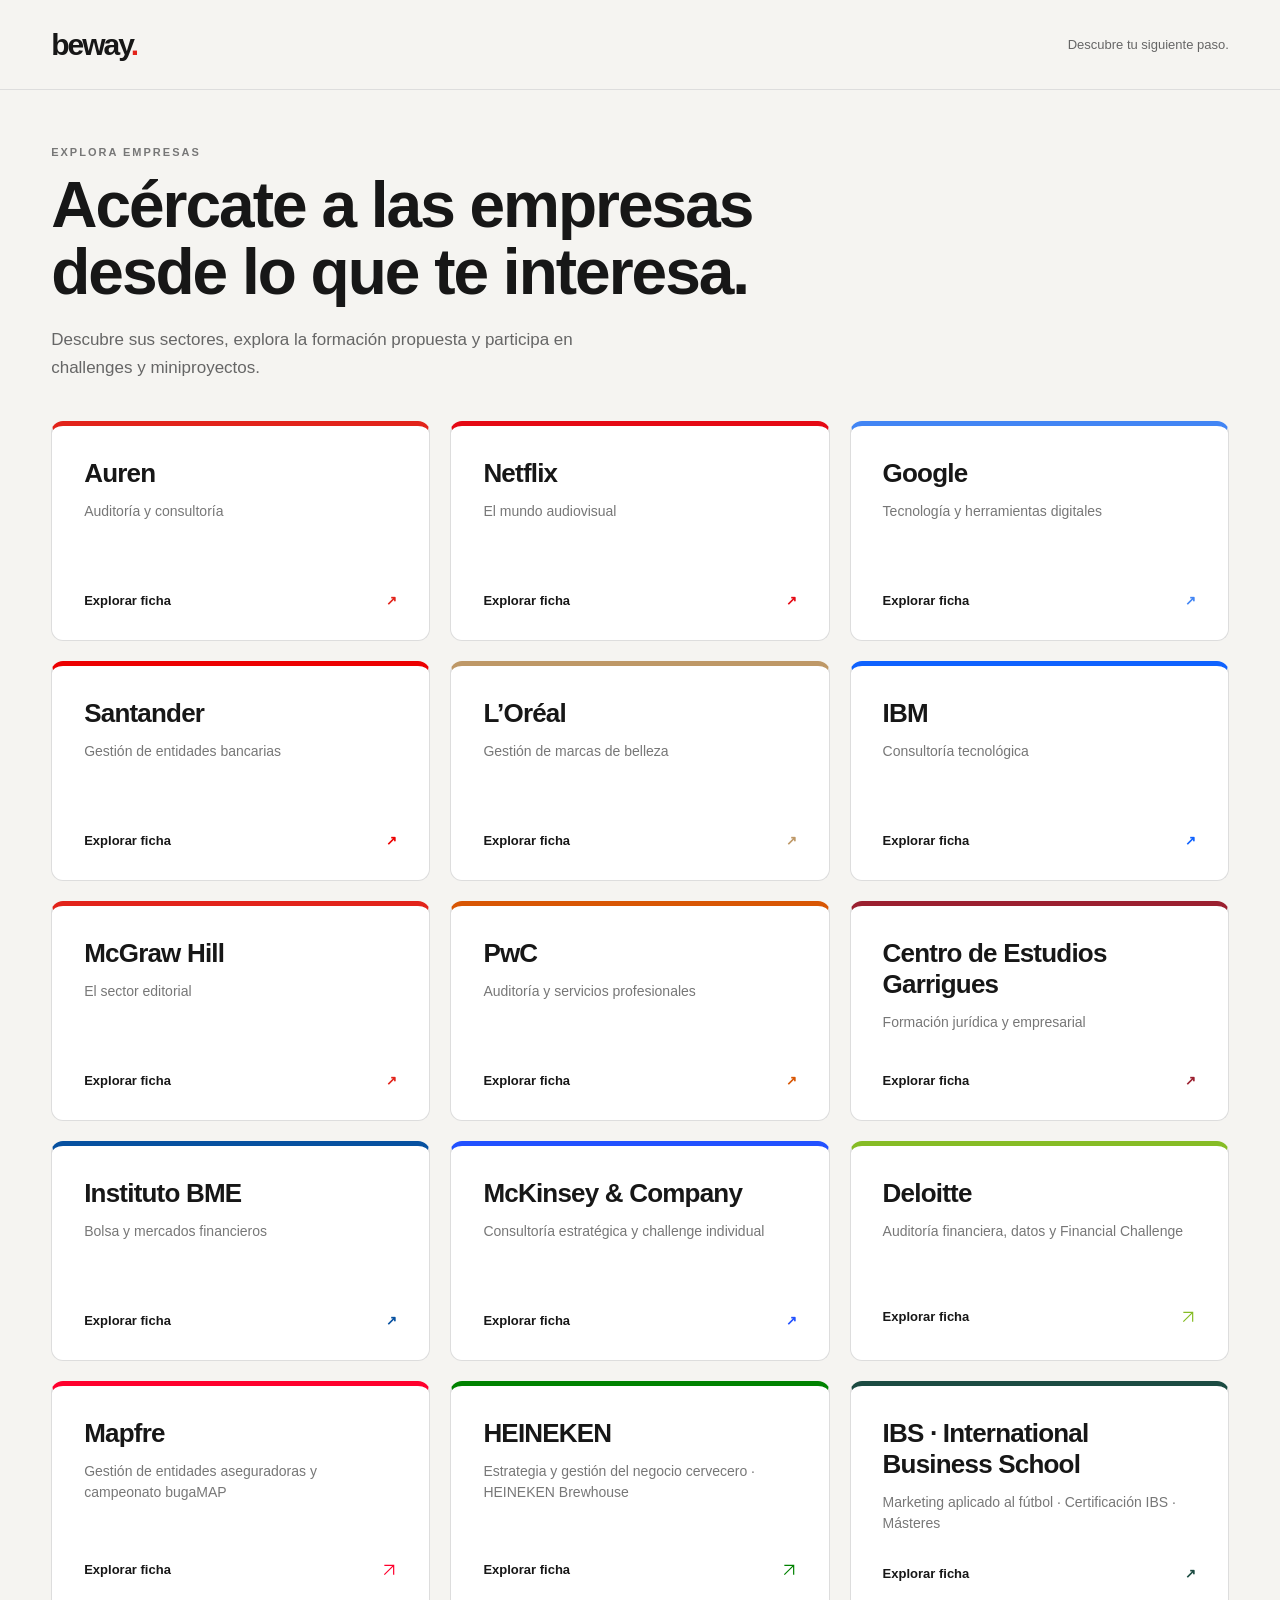
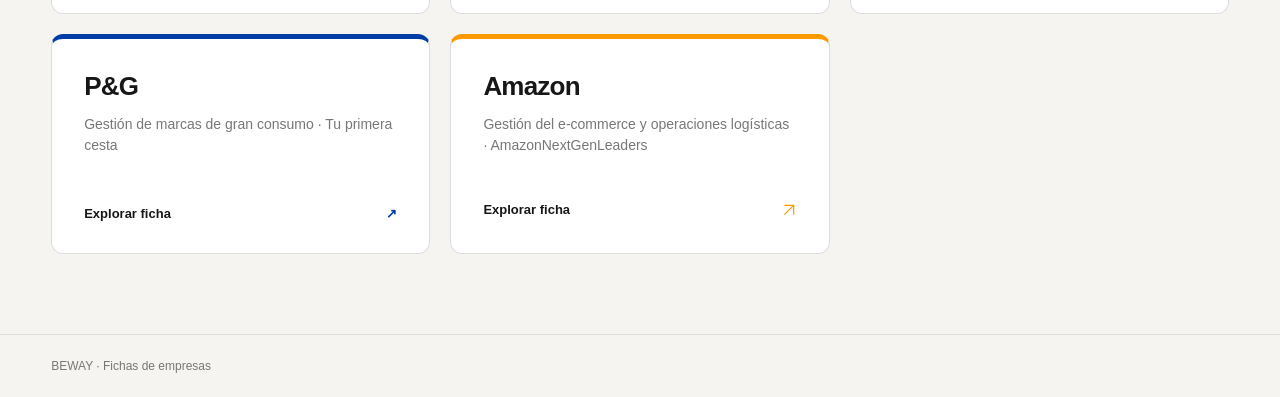
==== commit 7e14ef47: "Replace Gersh with IBS football marketing course and content challenge" ====
--- a/public/index.html
+++ b/public/index.html
@@ -1 +1 @@
-<!doctype html><html lang="es"><head><meta charset="utf-8"><meta name="viewport" content="width=device-width, initial-scale=1"><title>Empresas · BEWAY</title><meta name="description" content="Explora las fichas de empresas en BEWAY."><style>*{box-sizing:border-box}body{margin:0;background:#f5f4f1;color:#171717;font-family:Arial,sans-serif}header{padding:24px clamp(20px,4vw,64px);border-bottom:1px solid #ddd;display:flex;align-items:center;justify-content:space-between}.logo{font-size:30px;font-weight:800;letter-spacing:-2px}.logo span{color:#e2231a}header p{font-size:13px;color:#666}main{padding:56px clamp(20px,4vw,64px) 80px}.eyebrow{font-size:11px;font-weight:700;letter-spacing:2px;color:#777}h1{font-size:clamp(36px,5vw,64px);letter-spacing:-2px;line-height:1.05;margin:14px 0 20px}main>p{font-size:17px;color:#666;max-width:600px;line-height:1.6}.grid{display:grid;grid-template-columns:repeat(3,minmax(0,1fr));gap:20px;margin-top:40px}.card{background:white;border:1px solid #ddd;border-top:5px solid var(--accent);border-radius:12px;color:inherit;text-decoration:none;padding:32px;min-height:220px;display:flex;flex-direction:column;transition:transform .2s,box-shadow .2s}.card:hover{transform:translateY(-4px);box-shadow:0 12px 30px #0000000c}.card:focus-visible{outline:3px solid var(--accent);outline-offset:4px}.company{font-size:26px;font-weight:750;letter-spacing:-.8px}.topic{font-size:14px;color:#777;line-height:1.5;margin-top:12px}.go{font-size:13px;font-weight:700;display:flex;justify-content:space-between;margin-top:auto;padding-top:32px}.go span{color:var(--accent)}footer{padding:24px clamp(20px,4vw,64px);font-size:12px;color:#777;border-top:1px solid #ddd}@media(max-width:850px){.grid{grid-template-columns:repeat(2,minmax(0,1fr))}}@media(max-width:540px){.grid{grid-template-columns:1fr}header p{display:none}main{padding-top:36px}.card{min-height:180px}}</style></head><body><header><div class="logo">beway<span>.</span></div><p>Descubre tu siguiente paso.</p></header><main><div class="eyebrow">EXPLORA EMPRESAS</div><h1>Acércate a las empresas<br>desde lo que te interesa.</h1><p>Descubre sus sectores, explora la formación propuesta y participa en challenges y miniproyectos.</p><div class="grid"><a class="card" href="AurenxBeway/" style="--accent:#e2231a"><span class="company">Auren</span><span class="topic">Auditoría y consultoría</span><span class="go">Explorar ficha <span aria-hidden="true">↗</span></span></a><a class="card" href="NetflixxBeway/" style="--accent:#e50914"><span class="company">Netflix</span><span class="topic">El mundo audiovisual</span><span class="go">Explorar ficha <span aria-hidden="true">↗</span></span></a><a class="card" href="GooglexBeway/" style="--accent:#4285f4"><span class="company">Google</span><span class="topic">Tecnología y herramientas digitales</span><span class="go">Explorar ficha <span aria-hidden="true">↗</span></span></a><a class="card" href="SantanderxBeway/" style="--accent:#ec0000"><span class="company">Santander</span><span class="topic">Gestión de entidades bancarias</span><span class="go">Explorar ficha <span aria-hidden="true">↗</span></span></a><a class="card" href="LorealxBeway/" style="--accent:#be9867"><span class="company">L’Oréal</span><span class="topic">Gestión de marcas de belleza</span><span class="go">Explorar ficha <span aria-hidden="true">↗</span></span></a><a class="card" href="IBMxBeway/" style="--accent:#0f62fe"><span class="company">IBM</span><span class="topic">Consultoría tecnológica</span><span class="go">Explorar ficha <span aria-hidden="true">↗</span></span></a><a class="card" href="McGrawHillxBeway/" style="--accent:#e2231a"><span class="company">McGraw Hill</span><span class="topic">El sector editorial</span><span class="go">Explorar ficha <span aria-hidden="true">↗</span></span></a><a class="card" href="PwCxBeway/" style="--accent:#d85604"><span class="company">PwC</span><span class="topic">Auditoría y servicios profesionales</span><span class="go">Explorar ficha <span aria-hidden="true">↗</span></span></a><a class="card" href="CentroGarriguesxBeway/" style="--accent:#9b2030"><span class="company">Centro de Estudios Garrigues</span><span class="topic">Formación jurídica y empresarial</span><span class="go">Explorar ficha <span aria-hidden="true">↗</span></span></a><a class="card" href="InstitutoBMExBeway/" style="--accent:#0751a0"><span class="company">Instituto BME</span><span class="topic">Bolsa y mercados financieros</span><span class="go">Explorar ficha <span aria-hidden="true">↗</span></span></a><a class="card" href="McKinseyxBeway/" style="--accent:#2251ff"><span class="company">McKinsey &amp; Company</span><span class="topic">Consultoría estratégica y challenge individual</span><span class="go">Explorar ficha <span aria-hidden="true">↗</span></span></a><a class="card" href="DeloittexBeway/" style="--accent:#86bc25"><span class="company">Deloitte</span><span class="topic">Auditoría financiera, datos y Financial Challenge</span><span class="go">Explorar ficha <span aria-hidden="true"><svg width="16" height="16" viewBox="0 0 24 24" fill="none" stroke="currentColor" stroke-width="1.8"><path d="M5 19 19 5M5 5h14v14"/></svg></span></span></a><a class="card" href="MapfrexBeway/" style="--accent:#ff002d"><span class="company">Mapfre</span><span class="topic">Gestión de entidades aseguradoras y campeonato bugaMAP</span><span class="go">Explorar ficha <span aria-hidden="true"><svg width="16" height="16" viewBox="0 0 24 24" fill="none" stroke="currentColor" stroke-width="1.8"><path d="M5 19 19 5M5 5h14v14"/></svg></span></span></a><a class="card" href="HeinekenxBeway/" style="--accent:#008200"><span class="company">HEINEKEN</span><span class="topic">Estrategia y gestión del negocio cervecero · HEINEKEN Brewhouse</span><span class="go">Explorar ficha <span aria-hidden="true"><svg width="16" height="16" viewBox="0 0 24 24" fill="none" stroke="currentColor" stroke-width="1.8"><path d="M5 19 19 5M5 5h14v14"/></svg></span></span></a><a class="card" href="GershxBeway/" style="--accent:#034491"><span class="company">Gersh</span><span class="topic">Marketing aplicado al fútbol · El fichaje fuera del campo</span><span class="go">Explorar ficha <span aria-hidden="true">↗</span></span></a><a class="card" href="PGxBeway/" style="--accent:#003da6"><span class="company">P&amp;G</span><span class="topic">Gestión de marcas de gran consumo · Tu primera cesta</span><span class="go">Explorar ficha <span aria-hidden="true">↗</span></span></a><a class="card" href="AmazonxBeway/" style="--accent:#ff9900"><span class="company">Amazon</span><span class="topic">Gestión del e-commerce y operaciones logísticas · AmazonNextGenLeaders</span><span class="go">Explorar ficha <span aria-hidden="true"><svg width="16" height="16" viewBox="0 0 24 24" fill="none" stroke="currentColor" stroke-width="1.8"><path d="M5 19 19 5M5 5h14v14"/></svg></span></span></a></div></main><footer>BEWAY · Fichas de empresas</footer></body></html>
+<!doctype html><html lang="es"><head><meta charset="utf-8"><meta name="viewport" content="width=device-width, initial-scale=1"><title>Empresas · BEWAY</title><meta name="description" content="Explora las fichas de empresas en BEWAY."><style>*{box-sizing:border-box}body{margin:0;background:#f5f4f1;color:#171717;font-family:Arial,sans-serif}header{padding:24px clamp(20px,4vw,64px);border-bottom:1px solid #ddd;display:flex;align-items:center;justify-content:space-between}.logo{font-size:30px;font-weight:800;letter-spacing:-2px}.logo span{color:#e2231a}header p{font-size:13px;color:#666}main{padding:56px clamp(20px,4vw,64px) 80px}.eyebrow{font-size:11px;font-weight:700;letter-spacing:2px;color:#777}h1{font-size:clamp(36px,5vw,64px);letter-spacing:-2px;line-height:1.05;margin:14px 0 20px}main>p{font-size:17px;color:#666;max-width:600px;line-height:1.6}.grid{display:grid;grid-template-columns:repeat(3,minmax(0,1fr));gap:20px;margin-top:40px}.card{background:white;border:1px solid #ddd;border-top:5px solid var(--accent);border-radius:12px;color:inherit;text-decoration:none;padding:32px;min-height:220px;display:flex;flex-direction:column;transition:transform .2s,box-shadow .2s}.card:hover{transform:translateY(-4px);box-shadow:0 12px 30px #0000000c}.card:focus-visible{outline:3px solid var(--accent);outline-offset:4px}.company{font-size:26px;font-weight:750;letter-spacing:-.8px}.topic{font-size:14px;color:#777;line-height:1.5;margin-top:12px}.go{font-size:13px;font-weight:700;display:flex;justify-content:space-between;margin-top:auto;padding-top:32px}.go span{color:var(--accent)}footer{padding:24px clamp(20px,4vw,64px);font-size:12px;color:#777;border-top:1px solid #ddd}@media(max-width:850px){.grid{grid-template-columns:repeat(2,minmax(0,1fr))}}@media(max-width:540px){.grid{grid-template-columns:1fr}header p{display:none}main{padding-top:36px}.card{min-height:180px}}</style></head><body><header><div class="logo">beway<span>.</span></div><p>Descubre tu siguiente paso.</p></header><main><div class="eyebrow">EXPLORA EMPRESAS</div><h1>Acércate a las empresas<br>desde lo que te interesa.</h1><p>Descubre sus sectores, explora la formación propuesta y participa en challenges y miniproyectos.</p><div class="grid"><a class="card" href="AurenxBeway/" style="--accent:#e2231a"><span class="company">Auren</span><span class="topic">Auditoría y consultoría</span><span class="go">Explorar ficha <span aria-hidden="true">↗</span></span></a><a class="card" href="NetflixxBeway/" style="--accent:#e50914"><span class="company">Netflix</span><span class="topic">El mundo audiovisual</span><span class="go">Explorar ficha <span aria-hidden="true">↗</span></span></a><a class="card" href="GooglexBeway/" style="--accent:#4285f4"><span class="company">Google</span><span class="topic">Tecnología y herramientas digitales</span><span class="go">Explorar ficha <span aria-hidden="true">↗</span></span></a><a class="card" href="SantanderxBeway/" style="--accent:#ec0000"><span class="company">Santander</span><span class="topic">Gestión de entidades bancarias</span><span class="go">Explorar ficha <span aria-hidden="true">↗</span></span></a><a class="card" href="LorealxBeway/" style="--accent:#be9867"><span class="company">L’Oréal</span><span class="topic">Gestión de marcas de belleza</span><span class="go">Explorar ficha <span aria-hidden="true">↗</span></span></a><a class="card" href="IBMxBeway/" style="--accent:#0f62fe"><span class="company">IBM</span><span class="topic">Consultoría tecnológica</span><span class="go">Explorar ficha <span aria-hidden="true">↗</span></span></a><a class="card" href="McGrawHillxBeway/" style="--accent:#e2231a"><span class="company">McGraw Hill</span><span class="topic">El sector editorial</span><span class="go">Explorar ficha <span aria-hidden="true">↗</span></span></a><a class="card" href="PwCxBeway/" style="--accent:#d85604"><span class="company">PwC</span><span class="topic">Auditoría y servicios profesionales</span><span class="go">Explorar ficha <span aria-hidden="true">↗</span></span></a><a class="card" href="CentroGarriguesxBeway/" style="--accent:#9b2030"><span class="company">Centro de Estudios Garrigues</span><span class="topic">Formación jurídica y empresarial</span><span class="go">Explorar ficha <span aria-hidden="true">↗</span></span></a><a class="card" href="InstitutoBMExBeway/" style="--accent:#0751a0"><span class="company">Instituto BME</span><span class="topic">Bolsa y mercados financieros</span><span class="go">Explorar ficha <span aria-hidden="true">↗</span></span></a><a class="card" href="McKinseyxBeway/" style="--accent:#2251ff"><span class="company">McKinsey &amp; Company</span><span class="topic">Consultoría estratégica y challenge individual</span><span class="go">Explorar ficha <span aria-hidden="true">↗</span></span></a><a class="card" href="DeloittexBeway/" style="--accent:#86bc25"><span class="company">Deloitte</span><span class="topic">Auditoría financiera, datos y Financial Challenge</span><span class="go">Explorar ficha <span aria-hidden="true"><svg width="16" height="16" viewBox="0 0 24 24" fill="none" stroke="currentColor" stroke-width="1.8"><path d="M5 19 19 5M5 5h14v14"/></svg></span></span></a><a class="card" href="MapfrexBeway/" style="--accent:#ff002d"><span class="company">Mapfre</span><span class="topic">Gestión de entidades aseguradoras y campeonato bugaMAP</span><span class="go">Explorar ficha <span aria-hidden="true"><svg width="16" height="16" viewBox="0 0 24 24" fill="none" stroke="currentColor" stroke-width="1.8"><path d="M5 19 19 5M5 5h14v14"/></svg></span></span></a><a class="card" href="HeinekenxBeway/" style="--accent:#008200"><span class="company">HEINEKEN</span><span class="topic">Estrategia y gestión del negocio cervecero · HEINEKEN Brewhouse</span><span class="go">Explorar ficha <span aria-hidden="true"><svg width="16" height="16" viewBox="0 0 24 24" fill="none" stroke="currentColor" stroke-width="1.8"><path d="M5 19 19 5M5 5h14v14"/></svg></span></span></a><a class="card" href="IBSxBeway/" style="--accent:#1c4b42"><span class="company">IBS · International Business School</span><span class="topic">Marketing aplicado al fútbol · Certificación IBS · Másteres</span><span class="go">Explorar ficha <span aria-hidden="true">↗</span></span></a><a class="card" href="PGxBeway/" style="--accent:#003da6"><span class="company">P&amp;G</span><span class="topic">Gestión de marcas de gran consumo · Tu primera cesta</span><span class="go">Explorar ficha <span aria-hidden="true">↗</span></span></a><a class="card" href="AmazonxBeway/" style="--accent:#ff9900"><span class="company">Amazon</span><span class="topic">Gestión del e-commerce y operaciones logísticas · AmazonNextGenLeaders</span><span class="go">Explorar ficha <span aria-hidden="true"><svg width="16" height="16" viewBox="0 0 24 24" fill="none" stroke="currentColor" stroke-width="1.8"><path d="M5 19 19 5M5 5h14v14"/></svg></span></span></a></div></main><footer>BEWAY · Fichas de empresas</footer></body></html>
